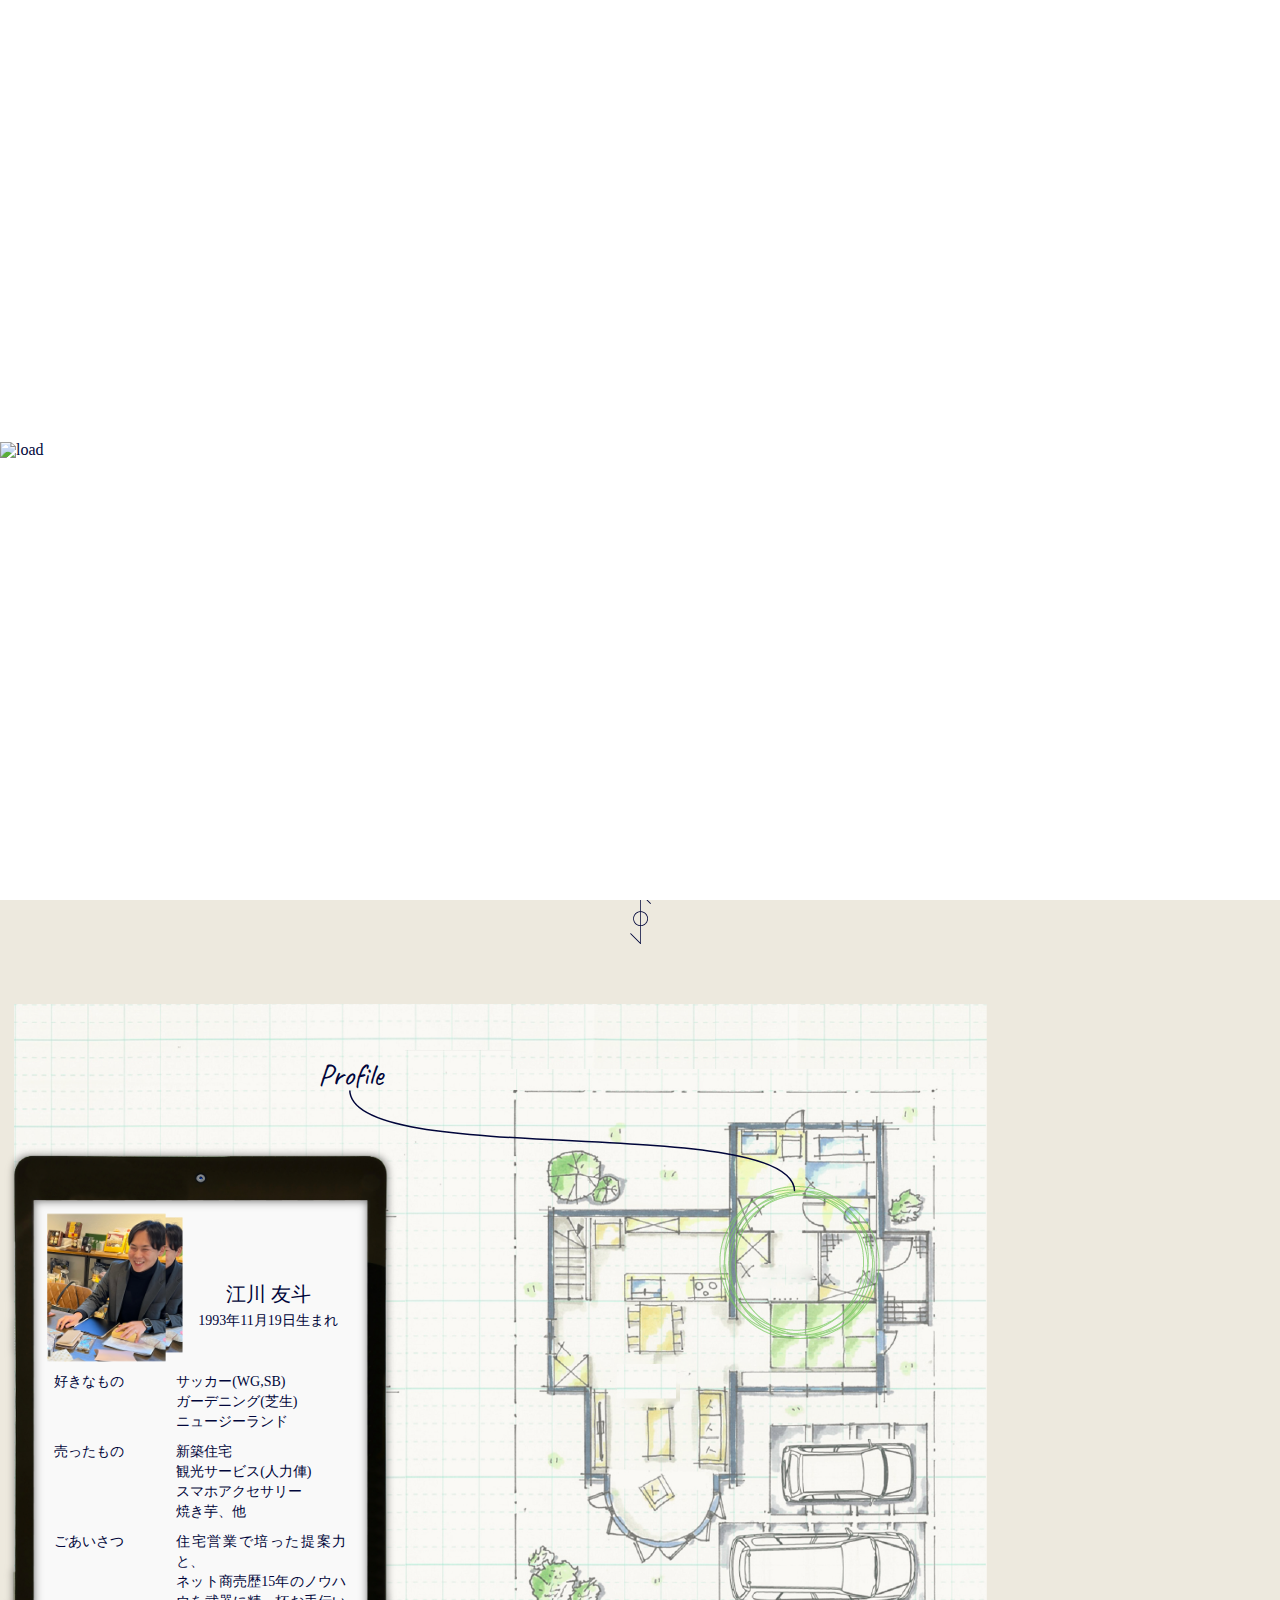
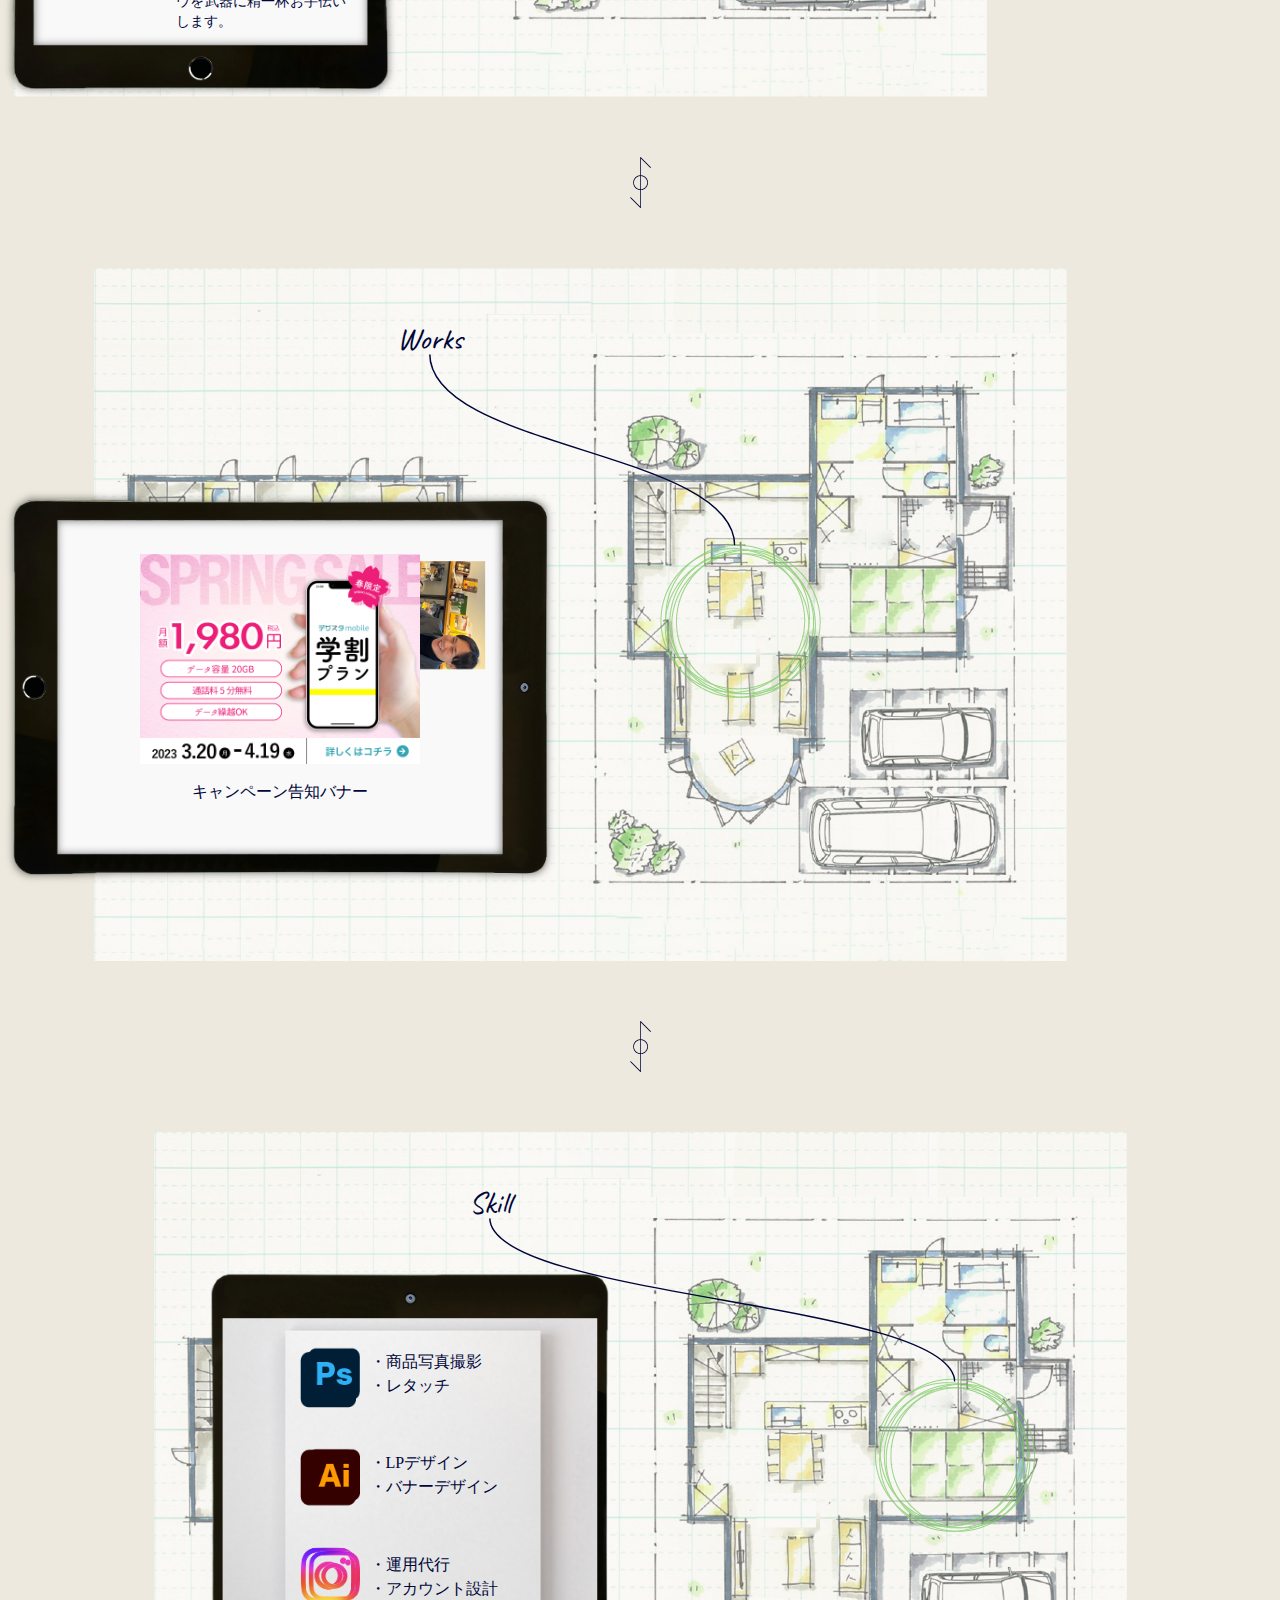
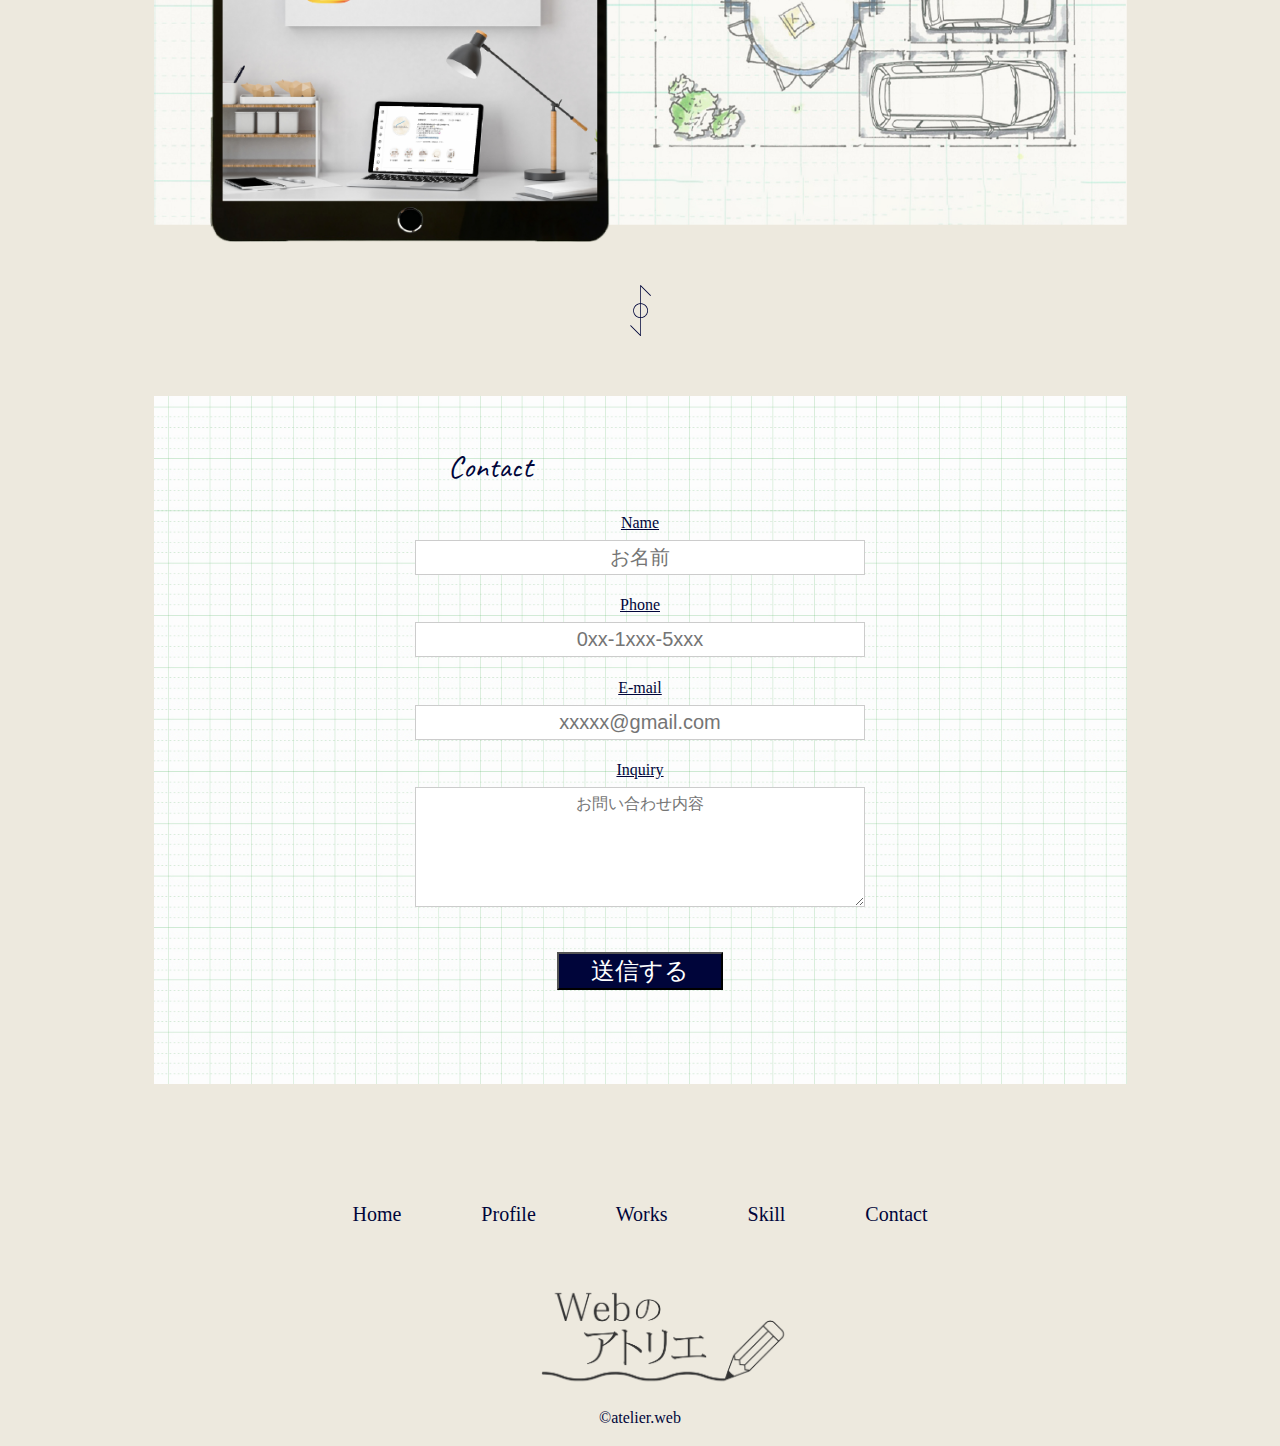
==== index.html @ ba89f9bf "t" ====
<!DOCTYPE html>
<html lang="ja">

<head>
    <meta charset="UTF-8">
    <meta name="viewport" content="width=device-width, initial-scale=1.0">
    <title>portfolio
    </title>
    <link rel="stylesheet" href="style.css">
    <script src="https://ajax.googleapis.com/ajax/libs/jquery/3.7.1/jquery.min.js"></script>

    <link rel="preconnect" href="https://fonts.googleapis.com">
    <link rel="preconnect" href="https://fonts.gstatic.com" crossorigin>
    <link href="https://fonts.googleapis.com/css2?family=Caveat:wght@400..700&display=swap" rel="stylesheet">
</head>



<body>

    <div class="js_curtain">
        <img class="js_curtain_loading" src="./images/ローディング２.gif" alt="load">
    </div>



    <div class="header_wrap">

        <h1 class="header_logo">
            <a href="./index.html"><img src="./images/logo.png" alt="logo">
            </a>
        </h1>


    </div>

    <!-- スマホ用メニュー -->
    <div class="sp_menu">
        <div class="sp_btn">
            <span></span>
        </div>
    </div>

    <nav class="sp_nav">

        <ul>
            <li><a href="./index.html">Home</a> </li>
            <li><a href="#profile">Profile</a> </li>
            <li><a href="./works.html">Works</a> </li>
            <li><a href="#skill">Skill</a> </li>
            <li><a href="./contact.html">Contact</a> </li>

        </ul>
        <!-- <img class="sp_center_logo2" src="./images/logo.png" alt="rogo"> -->
    </nav>


    <!-- スマホ用メニュー -->


    <div class="mainvisual">
        <picture>
            <div class="kasaneru5 overtext">
                <p class="p1">Webのアトリエ</p>
                <p class="p2">
                    設計士と一緒に建てた注文住宅のような、</p>
                <p class="p2">自慢の家のように紹介できる。</p>
                <p class="p2">愛着のあるウェブサイトを作成します。</p>
                <p class="p2">「それいいね。」</p>
                <p class="p2">そう言っていただけるご提案を積み上げていくサイト作りを信条としています。</p>
                <p class="p3"><a href="./contact.html"> 相談する</a></p>
            </div>

            <img class="main1" src=".//images/図面完成版.jpg" alt="mainvisual">
            <img class="main2" src=".//images/main2_pc.webp" alt="main2_waku">
        </picture>
    </div>


    <!-- ----スマホ---- -->
    <div class="sp_mainvisual">
        <picture>
            <div class="kasaneru5 overtext">

                <!-- <p class="p3"><a href="./contact.html"> 相談する</a></p> -->
            </div>

            <img class="sp_main1" src=".//images/図面完成版.jpg" alt="mainvisual">
            <div class="sp_main_flame"> <img class="sp_main2" src=".//images/SP top.png" alt="main2_waku">
                <img class="sp_center_logo" src="./images/logo.png" alt="rogo">
            </div>
        </picture>
    </div>
    <!-- 
    <div class="scroll_sp">
        <img class="scroll_mark" src=".//images/スクロール.png" alt="scroll_mark">

    </div> -->

    <div class="sp_concept">
        <p class="p2_sp">
            設計士と一緒に建てた注文住宅のような、</p>
        <p class="p2_sp">自慢の家のように紹介できる。</p>
        <p class="p2_sp">愛着のあるウェブサイトを作成します。</p>
        <p class="p2_sp">「それいいね。」</p>
        <p class="p2_sp">そう言っていただけるご提案を積み上げていくサイト作りを信条としています。</p>
        <div class="sp_ask">
            <p class="p3"><a href="./contact.html"> 相談する</a></p>
        </div>
    </div>

    <div class="scroll_sp">
        <img class="scroll_mark" src=".//images/スクロール.png" alt="scroll_mark" width="15px">
    </div>
    <!-- ----スマホ---- -->



    <div class="sidebar">
        <a href="./index.html" class="sidemenu">Home</a>
        <a href="./index.html#profile" class="sidemenu">Profile</a>
        <a href="./works.html" class="sidemenu">Works</a>
        <a href="./index.html#skill" class="sidemenu">Skill</a>
        <a href="./contact.html" class="sidemenu">Contact</a>
        <div class="instalink"><a href="https://www.instagram.com/seagull_smartphone/"><img class="instagram_icon"
                    src=".//images/Instagram_Glyph_Black.png" alt="instagram link"></a>

        </div>

    </div>
    <div class="ask">
        <a href="./contact.html"> <img class="ask_button" src=".//images/追尾CV@72x.png" alt="ask_button"></a>

    </div>
    <div class="scroll">
        <img class="scroll_mark" src=".//images/スクロール.png" alt="scroll_mark">

    </div>

    <section class="profile_section" id="profile">



        <div class="profile fadeUpTrigger">
            <img class="profile_design" src=".//images/図面_profile.webp" alt="profile_design">
            <h2 id="profile_line" class="profile_subtitle">Profile</h2>
        </div>

        <div class="sp_profile">
            <img class="sp_profile_design" src=".//images/図面_profile.webp" alt="profile_design">


        </div>
        <span id="profile_circle" class="circle"></span>
        <div class="introduction">
            <div>
                <img class="ipad" src=".//images/ipad.webp" alt="introduction">

                <div class="profile_message_container">

                    <div class="profile_top">
                        <img src="./images/egawa.webp" alt="egawaphoto">
                        <div>
                            <p class="profile_name">江川 友斗</p>
                            <p class="profile_birth"> 1993年11月19日生まれ </p>
                        </div>


                    </div>

                    <section class="profile_container">
                        <p class="profile_topic">好きなもの</p>
                        <div>
                            <p class="profile_message">
                                サッカー(WG,SB)</p>
                            <p class="profile_message">
                                ガーデニング(芝生)</p>
                            <p class="profile_message">ニュージーランド</p>
                        </div>
                    </section>

                    <section class="profile_container">
                        <p class="profile_topic">売ったもの</p>
                        <div>
                            <p class="profile_message">新築住宅</p>
                            <p class="profile_message">観光サービス(人力俥)</p>
                            <p class="profile_message">スマホアクセサリー</p>
                            <p class="profile_message">焼き芋、他</p>
                        </div>
                    </section>

                    <section class="profile_container">
                        <p class="profile_topic">ごあいさつ</p>
                        <div>
                            <p class="profile_message">
                                住宅営業で培った提案力と、<br>
                                ネット商売歴15年のノウハウを武器に精一杯お手伝いします。</p>
                        </div>
                    </section>





                </div>
            </div>
        </div>
    </section>


    <div class="scroll">
        <img class="scroll_mark" src=".//images/スクロール.png" alt="scroll_mark">

    </div>

    <div class="scroll_sp">
        <img class="scroll_mark" src=".//images/スクロール.png" alt="scroll_mark" width="15px">
    </div>

    <!-- -------------Works----------------- -->


    <section class="works_section">



        <div class="works">
            <img class="works_design" src=".//images/Works 図面.webp" alt="works_design">
            <h2 id="works_line" class="works_subtitle">Works</h2>
        </div>
        <span id="works_circle" class="circle"></span>
        <div class="works_menu">
            <div>
                <img class="ipad_works" src=".//images/ipad.webp" alt="works_menu">
                <div class="slideshow_container">
                    <div class="slides fade"><a href="./works.html ">
                            <img src=".//images/kadai01_egawa_03.jpg" class="slide_image1"></a>
                        <div class="text">キャンペーン告知バナー</div>
                    </div>
                    <div class="slides fade">
                        <div class="slide2">
                            <a href="./works.html ">
                                <img src=".//images/kadai02_egawa_02.jpg" class="slide_image2"></a>
                            <div class="text">旅行アプリ用バナー</div>
                        </div>
                    </div>
                    <div class="slides fade"><a href="./works.html ">
                            <img src=".//images/課題４モックアップ.png" class="slide_image4"></a>
                        <div class="text">会員制コワーキングスペースLP</div>
                    </div>

                    <div class="slides fade"><a href="./works.html ">
                            <img src=".//images/課題５モックアップ.png" class="slide_image5"></a>
                        <div class="text">美容室HPリニューアル</div>
                    </div>
                    <div class="slides fade">
                        <div class="slide3"><a href="./works.html ">
                                <img src=".//images/高級３.jpg" class="slide_image3ex"></a>
                            <div class="text">新商品告知A/Bテスト用バナー</div>
                        </div>
                    </div>
                    <div class="slides fade"><a href="./works.html ">
                            <img src=".//images/ポップ02.jpg" class="slide_image3ch"></a>
                        <div class="text">新商品告知A/Bテスト用バナー</div>
                    </div>
                </div>

            </div>
        </div>
    </section>


    <div class="scroll">
        <img class="scroll_mark" src=".//images/スクロール.png" alt="scroll_mark">

    </div>

    <div class="scroll_sp">
        <img class="scroll_mark" src=".//images/スクロール.png" alt="scroll_mark" width="15px">
    </div>

    <!-- ----------------Skill------------------ -->
    <!-- ----------------Skill------------------ -->
    <!-- ----------------Skill------------------ -->

    <section class="skill_section" id="skill">



        <div class="skill">
            <img class="skill_design" src=".//images/Skill_図面.webp" alt="skill_design">
            <h2 id="skill_line" class="skill_subtitle">Skill</h2>
        </div>
        <span id="skill_circle" class="circle"></span>
        <div class="skill_menu">
            <div>
                <img class="ipad_skill" src=".//images/Skill _ipad.webp" alt="skill_menu">
                <div class="skill_list_container">

                    <div><img class="skill_icon" src=".//images/PS.png" alt="icon">
                        <div class="skill_text">
                            <p class="skill_list">・商品写真撮影</p>
                            <p class="skill_list">・レタッチ</p>
                        </div>
                    </div>
                    <div><img class="skill_icon" src=".//images/Ai.png" alt="icon">
                        <div class="skill_text">
                            <p class="skill_list">・LPデザイン</p>
                            <p class="skill_list">・バナーデザイン</p>
                        </div>
                    </div>
                    <div><img class="skill_icon" src=".//images/insta.png" alt="icon">
                        <div class="skill_text">
                            <p class="skill_list">・運用代行</p>
                            <p class="skill_list">・アカウント設計</p>
                        </div>
                    </div>





                </div>

            </div>
        </div>
    </section>


    <div class="scroll">
        <img class="scroll_mark" src=".//images/スクロール.png" alt="scroll_mark">

    </div>

    <div class="scroll_sp">
        <img class="scroll_mark" src=".//images/スクロール.png" alt="scroll_mark" width="15px">
    </div>

    <!-- ----------------Skill------------------ -->
    <!-- ----------------Skill------------------ -->
    <!-- ----------------Skill------------------ -->

    <!-- --------------Contact----------------
--------------Contact----------------
--------------Contact---------------- -->


    <section class="contact_section">



        <div class="contact">
            <img class="contact_design" src=".//images/TUsi.jpg" alt="skill_design">
            <h2 class="contact_subtitle">Contact</h2>
        </div>


        <div class="contactform">
            <form
                action="https://docs.google.com/forms/u/0/d/e/1FAIpQLSdqPP-AhOlIqsoFYqwO-cGsNpVq7s2No7evp2fcUw45sapU8A/formResponse"
                method="POST" target="hidden_iframe" onsubmit="submitted=true;" class="c-form">
                <div class="contactform_list">
                    <p class="form_topic">Name</p>
                    <input name="entry.1331074417" class="c-form_input" id="field-name" placeholder="お名前" type="text"
                        required="required" />
                </div>


                <div class="contactform_list">
                    <p class="form_topic">Phone</p>
                    <input name="entry.1456704008" class="c-form_input" id="field-phone" placeholder="0xx-1xxx-5xxx"
                        type="text" required="required" />
                </div>

                <div class="contactform_list">
                    <p class="form_topic">E-mail</p>
                    <input name="entry.1264028514" class="c-form_input" id="field-e-mail" placeholder="xxxxx@gmail.com"
                        type="text" required="required" />
                </div>

                <div class="contactform_list">
                    <p class="form_topic">Inquiry</p>
                    <textarea name="entry.1533968992" class="c-form_input2" id="field-inquiry"
                        placeholder="お問い合わせ内容"></textarea>
                </div>
                <div class="c-form__submit">
                    <button type="submit">送信する</button>
                </div>

            </form>
        </div>

    </section>



    <!-- --------------Contact----------------
--------------Contact----------------
--------------Contact---------------- -->


    <!-- ---------------fooder--------------- -->


    <div class="fooder">
        <a href="./index.html" class="fooder_menu">Home</a>
        <a href="./profile.html" class="fooder_menu">Profile</a>
        <a href="./works.html" class="fooder_menu">Works</a>
        <a href="./skill.html" class="fooder_menu">Skill</a>
        <a href="./contact.html" class="fooder_menu">Contact</a>
        <!-- <img class="instagram_icon" src=".//images/Instagram_Glyph_Black.png" alt="instagram link"> -->


    </div>
    <div class="fooder_logo">
        <a href="./index.html"> <img class="logo2" src="./images/logo.png" alt="logo">
        </a>
    </div>
    <div class="copyright">
        <p>©atelier.web</p>
    </div>
    <div class="sp_fooder">
        <div class="sp_fooder_logo">
            <a href="./index.html"> <img class="sp_logo2" src="./images/logo.png" alt="logo">
            </a>
        </div>
        <div class="sp_copyright">
            <p>©atelier.web</p>
        </div>

    </div>
    <!-- ---------------fooder--------------- -->


    <script type="text/javascript">
        let submitted = false;
    </script>
    <iframe name="hidden_iframe" id="hidden_iframe" style="display: none"
        onload="if(submitted){window.location='https://yutotototo1.github.io/portfolio/thanks.html';}"></iframe>


    <script>
        let slideIndex = 0;
        showSlides();

        function showSlides() {
            let i;
            let slides = document.getElementsByClassName("slides");
            for (i = 0; i < slides.length; i++) {
                slides[i].style.display = "none";
            }
            slideIndex++;
            if (slideIndex > slides.length) { slideIndex = 1 }
            slides[slideIndex - 1].style.display = "block";
            setTimeout(showSlides, 2000); // Change image every 2 seconds
        }
    </script>
    <script src="./anseki-leader-line-6c26a9d/leader-line.min.js"></script>
    <script>


        (() => {
            document.addEventListener('DOMContentLoaded', () => {
                const profileLine = new LeaderLine(
                    document.getElementById('profile_line'),
                    document.getElementById('profile_circle'),
                    {
                        color: '#00053A',
                        size: 1.5,
                        endPlug: 'behind',
                        startSocket: 'bottom',
                        endSocket: 'top'
                    }


                );
                //----ここからーー
                const worksLine = new LeaderLine(
                    document.getElementById('works_line'),
                    document.getElementById('works_circle'),
                    {
                        color: '#00053A',
                        size: 1.5,
                        endPlug: 'behind',
                        startSocket: 'bottom',
                        endSocket: 'top'
                    }
                );
                //-------
                const skillLine = new LeaderLine(
                    document.getElementById('skill_line'),
                    document.getElementById('skill_circle'),
                    {
                        color: '#00053A',
                        size: 1.5,
                        endPlug: 'behind',
                        startSocket: 'bottom',
                        endSocket: 'top'
                    }
                );

            })
        })()


            (() => {
                document.addEventListener('DOMContentLoaded', () => {

                })
            })()



    </script>

    <script>
        $(function () {
            $('.sp_btn').on('click', function () {
                $('.sp_btn').toggleClass('open');
                $('.sp_nav').fadeToggle();
            })
            $('.header_slider').slick({
                // autoplay: true,
                autoplaySpeed: 2000,
                dots: true,
                arrows: false,
            });
        })

    </script>
    <script>
        function loadingAnimation() {
            document.addEventListener("DOMContentLoaded", function () {
                // 8秒経過で徐々にフェードアウト
                setTimeout(function () {
                    document.querySelector(".js_curtain").style.opacity = "0";
                }, 6000);

                // フェードアウト終了後に完全に非表示にする
                setTimeout(function () {
                    document.querySelector(".js_curtain").style.display = "none";
                }, 7000); // フェードアウト時間（1秒）を考慮
            });
        }
        loadingAnimation();
    </script>


</body>

</html>
---- style.css ----
@charset "utf-8";
/* cssリセット */

/*利用するタグによってこちらの内容は増やす*/

html,
body,
h1,
h2,
h3,
p,
dl,
dt,
dd,
ul,
button,
li {
  margin: 0;
  padding: 0;
  line-height: 1;
  /*デフォルトの文字色、font-familyを予め当てておく*/
  color: #00053a;
  font-family: "游明朝", YuMincho, "Hiragino Mincho ProN W3",
    "ヒラギノ明朝 ProN W3", "Hiragino Mincho ProN", "HG明朝E", "ＭＳ Ｐ明朝",
    "ＭＳ 明朝", serif;
}
@import url("https://fonts.googleapis.com/css2?family=Caveat&display=swap");
/* * {
  outline: 2px red solid;
}
めちゃくちゃ便利レイアウト崩れた時はこれ  */

.js_curtain {
  width: 100vw;
  height: 100vh;
  background: #fff;
  position: fixed;
  top: 0;
  left: 0;
  z-index: 100;
  display: flex;
  align-items: center;
  justify-content: center;
  transition: opacity 1s ease-in-out; /* フェードアウトのためのトランジション */
  opacity: 1;
}
.js_curtain_loading {
  width: 100%;
}

a {
  /*下線を消す*/
  text-decoration: none;
  /*色を消す*/
  color: inherit;
  transition: 0.3s;
}
a:hover {
  opacity: 0.5;
}
ul {
  /*左の「・」を消す*/
  list-style: none;
}

img {
  max-width: 100%;
  vertical-align: bottom;
  border: none;
}

body {
  background-color: #ede9de;
}

/* .pc_nav ul {
  display: flex;
  gap: 55px;
}
.pc_nav ul li {
  width: 105px;
  text-align: center;
  color: #fff;
  font-size: 18px;
  font-weight: bold;
  font-family: "Hiragino Sans W3", "Hiragino Kaku Gothic ProN",
    "ヒラギノ角ゴ ProN W3", "メイリオ", Meiryo, "ＭＳ Ｐゴシック", "MS PGothic",
    sans-serif;
} */

.header_wrap {
  max-width: 1000px;
  display: flex;
  margin: 0 auto;
}

.header_logo img {
  width: 200px;
}

.mainvisual {
  display: flex;
  margin: 0 auto;
  max-width: 1000px;
  position: relative;
}

.main1 {
  opacity: 0.3;
}

.kasaneru5 {
  position: absolute;
  top: 50%;
  left: 50%;
  transform: translate(-50%, -50%);
  width: 100%;
  max-width: 500px;
  display: flex;
  flex-direction: column;
  align-items: center;
  text-align: center;
  z-index: 1;
}

.kasaneru5 p {
  z-index: 1;
}

.main2 {
  display: flex;
  margin: 0 auto;
  max-width: 500px;
  /* margin-top: -578px; */
  position: absolute;
  top: 50%;
  left: 50%;
  transform: translate(-50%, -50%);
  font-size: 5rem;
}

.p1 {
  font-size: 1.625em;
  width: 100%;
  color: #00053a;
  margin-bottom: 55px;
}

.p2 {
  font-size: 1.25em;
  overflow-wrap: break-word;
  width: 100%;
  max-width: 500px;
  margin: 0 auto;
  box-sizing: border-box;
  padding: 0 60px;
  line-height: 2.1875rem;
  text-align: justify;
  text-align-last: left;
  color: #00053a;
}

.p3 {
  font-size: 1.5em;
  background-color: #00053a;
  color: #fff;
  width: 40%;

  padding: 15px 0;
  border: none;
  border-radius: 25px;
  cursor: pointer;
  text-align: center;
  display: inline-block;
  margin-top: 20px;
  text-decoration: none;
  white-space: nowrap;
  overflow: hidden;
  text-overflow: ellipsis;
  box-sizing: border-box;
}

.sidebar {
  z-index: 1;
  position: fixed;
  top: 140px;
  right: 60px;
  display: flex;
  flex-direction: column;
}
.sidemenu {
  font-size: 1.25em;
  color: #00053a;
  margin-bottom: 40px;
  cursor: pointer;
  text-align: center;
}

.instagram_icon {
  /* margin-top: 40px; */
  width: 30px;
  /* margin: 0 auto; */
}
.instalink {
  margin: 0 auto;
}

.ask {
  z-index: 1;
  position: fixed;
  top: 550px;
  right: 60px;
  cursor: pointer;
}

.scroll {
  display: flex;
  justify-content: center;
  margin: 60px 0;
}

/* -------------Profile------------------ */

.profile_section {
  max-width: 1000px;
  position: relative;
  /* margin-right: 150px; */
}

.profile_section .circle {
  width: 5%;
  height: 20px;
  position: absolute;
  top: 27%;
  right: 18%;
}
.profile_subtitle {
  font-family: "Caveat", cursive;
  font-weight: 400;
  position: absolute;
  top: 8%;
  left: 35%;
  transform: translateX(-50%);
  color: #00053a;
  font-size: 1.9375em;
  text-align: center;

  width: 100%; /* Full width to center the text */
  z-index: 10; /* Ensure it is above the image */
  /* ↑2行、消しても変わらず。何のため？時間があれば */
}

.profile_design {
  /* margin-left: 300px;
   */

  max-width: 100%; /* 画像の最大幅を親要素に合わせる */
  height: auto; /* アスペクト比を維持 */
  margin: 0 auto; /* 中央揃え */
}
.profile {
  display: flex;
  justify-content: center; /* 中央揃え */
  align-items: center; /* 垂直中央揃え */
  max-width: 1000px; /* 必要に応じて最大幅を設定 */
  margin: 0 auto; /* 中央揃え */
}

.profile_top > div {
  display: flex;
  flex-direction: column;
  /* padding-left: 5%; */
  max-width: 60%;
  width: 300px;
  margin-bottom: 10%;
}

.profile_name {
  font-size: 1.25em;
  margin: 0 auto;
  color: #00053a;
}
.profile_birth {
  font-size: 0.875em;
  margin: 0 auto;
  padding-top: 5%;
  color: #00053a;
}

.introduction > div {
  position: relative;
}
/* .ipad {
  width: 470px;
} */

.profile_message_container {
  position: absolute;
  width: 85%;
  top: 50%;
  left: 50%;
  transform: translate(-50%, -50%);
  /* 名前サイズ、位置微調整 */
}

.profile_top {
  display: flex;
  align-items: flex-end;
}
.profile_top > img {
  width: 35%;
  padding-left: 5%;
}

.profile_container {
  display: flex;
  justify-content: center;
  margin-top: 10px;
}
.profile_container > div {
  max-width: 50%;
  width: 250px;
}

.profile_topic {
  font-size: 0.875em;
  line-height: 1.25rem;
  text-align: justify;
  text-align-last: left;
  color: #00053a;
  padding-right: 6%;
  max-width: 30%;
  width: 150px;
}

.profile_message {
  font-size: 0.875em;
  line-height: 1.25rem;
  text-align: justify;
  text-align-last: left;
  color: #00053a;
}

.profile_section {
  max-width: 1000px;
  /* position: relative; */
  /* margin-right: 150px;
  margin-left: auto; */
}

.introduction {
  position: absolute;
  top: 140px;
  left: 0px;
  max-width: 470px;
  width: 40%;
}

@media screen and (max-width: 1050px) {
  .profile_message {
    font-size: 40%;
    line-height: 170%;
  }
  .profile_topic {
    font-size: 40%;
  }
  .profile_top > img {
    width: 20%;
  }
  /* .profile_top > div {
  } */

  .profile_top {
    font-size: 70%;
  }
}

/* 1050px以下でiPad内リサイズが必要 */

/* ---------works--------------- */
/* ---------works--------------- */
/* ---------works--------------- */

.works_menu > div {
  position: relative;
}

.ipad_works {
  transform: rotate(90deg);
  display: block;
}

.slideshow_container {
  position: absolute;
  top: 25%;
  left: 15%;
  width: 70%;
  height: 50%;
  overflow: hidden;
  z-index: 1;
  display: flex;
  justify-content: center;
  align-items: center;
}

.slides {
  display: none;
  position: relative;
}

.slide_image1 .slide_image2 .slide_image4 .slide_image3ch .slide_image3ex {
  width: 100%;
  height: auto;
  max-width: 300px;
}

.slide2 {
  max-width: 80%;
  margin: 0 auto;
}

.slide3 {
  max-width: 80%;
  margin: 0 auto;
}

.slide_image5 {
  width: 105%;
  height: auto;
  max-width: 300px;
}

.text {
  /* position: absolute; */
  bottom: 8px;
  width: 100%;
  text-align: center;
  color: #00053a;
  font-size: 1em;
  padding: 20px 0;
}

.works_section {
  max-width: 1000px;
  position: relative;
  margin: 0 auto;
  margin-left: 80px;
}

.works_section .circle {
  width: 5%;
  height: 20px;
  position: absolute;
  top: 40%;
  right: 32%;
}

.works_subtitle {
  font-family: "Caveat", cursive;
  font-weight: 400;
  position: absolute;
  top: 8%;
  left: 35%;
  transform: translateX(-50%);
  color: #00053a;
  font-size: 1.9375em;
  text-align: center;

  width: 100%; /* Full width to center the text */
  z-index: 10; /* Ensure it is above the image */
}

.works_design {
  margin: 0 auto;
}
.works {
  display: flex;
  justify-content: flex-end;
}

.works_menu {
  position: absolute;
  top: 140px;
  /* パーセント指定で */
  left: 0px;
  max-width: 470px;
  width: 40%;
}

/* ---------works--------------- */
/* ---------works--------------- */
/* ---------works--------------- */

/* 
<!-- ----------------Skill------------------ -->
<!-- ----------------Skill------------------ -->
<!-- ----------------Skill------------------ --> */

.ipad_skill {
  display: block;
  padding-left: 70px;
}

.skill_section {
  max-width: 1000px;
  position: relative;
  margin: 0 auto;
}

.skill_section .circle {
  width: 5%;
  height: 20px;
  position: absolute;
  top: 36%;
  right: 16%;
}

.skill_subtitle {
  font-family: "Caveat", cursive;
  font-weight: 400;
  position: absolute;
  top: 8%;
  left: 35%;
  transform: translateX(-50%);
  color: #00053a;
  font-size: 1.9375em;
  text-align: center;

  width: 100%; /* Full width to center the text */
  z-index: 10; /* Ensure it is above the image */
}

.skill_design {
  margin: 0 auto;
}
.skill {
  display: flex;
  justify-content: flex-end;
}

.skill_menu {
  position: absolute;
  top: 140px;
  left: 0px;
  max-width: 470px;
  width: 40%;
}
.skill_list_container {
  position: absolute;
  width: 86%;
  top: 40%;
  left: 85%;
  transform: translate(-50%, -50%);
}
.skill_icon {
  width: 15%;
  height: 15%;
}

.skill_list_container > div {
  font-size: 1em;
  margin-bottom: 14.5%;
  display: flex;
}
.skill_text {
  display: flex;
  flex-direction: column;
  justify-content: center;
}

.skill_list {
  color: #00053a;
  line-height: 1.5em;
  padding-left: 10px;
}

/* 
<!-- ----------------Skill------------------ -->
<!-- ----------------Skill------------------ -->
<!-- ----------------Skill------------------ --> */

/* <!-- --------------Contact----------------
--------------Contact----------------
--------------Contact---------------- --> */

.contact_section {
  max-width: 1000px;
  position: relative;
  margin: 0 auto;
}
.contact_subtitle {
  font-family: "Caveat", cursive;
  font-weight: 400;
  position: absolute;
  top: 8%;
  left: 35%;
  transform: translateX(-50%);
  color: #00053a;
  font-size: 1.9375em;
  text-align: center;
  width: 100%; /* Full width to center the text */
  z-index: 10; /* Ensure it is above the image */
}

.contact_design {
  margin: 0 auto;
  max-width: 97.3%;
}
.contact {
  display: flex;
  justify-content: flex-end;
}

.contactform {
  position: absolute;
  top: 14%;
  width: 100%;
  display: flex;
  flex-direction: column;
  align-items: center;
}

.contactform_list {
  display: flex;
  flex-direction: column;
  align-items: center;
}

.form_topic {
  color: #00053a;
  text-decoration: underline;
  padding-top: 5%;
  padding-bottom: 2%;
}

.c-form_input {
  width: 450px; /* 幅を450pxに設定 */
  padding: 5px; /* 入力フィールドのパディングを追加 */
  font-size: 1.25em; /* フォントサイズを調整 */

  border: 1px solid #ccc; /* ボーダーを追加 */
  box-sizing: border-box; /* パディングを含めた幅の計算を行う */
  text-align: center; /* 入力テキストの中央揃え */
}

/* placeholderの中央揃え */
.c-form_input::placeholder {
  text-align: center;
}

.c-form_input2 {
  width: 450px; /* 幅を450pxに設定 */
  height: 120px;
  padding: 5px; /* 入力フィールドのパディングを追加 */
  font-size: 1.25em; /* フォントサイズを調整 */

  border: 1px solid #ccc; /* ボーダーを追加 */
  box-sizing: border-box; /* パディングを含めた幅の計算を行う */
  text-align: center; /* 入力テキストの中央揃え */
}

/* placeholderの中央揃え */
.c-form_input::placeholder {
  text-align: center;
}

.c-form__submit {
  text-align: center;
}
.c-form__submit button {
  font-size: 1.5em;
  font-family: "游明朝", YuMincho, "Hiragino Mincho ProN W3",
    "ヒラギノ明朝 ProN W3", "Hiragino Mincho ProN", "HG明朝E", "ＭＳ Ｐ明朝",
    "ＭＳ 明朝", serif;

  color: #fff;
  background-color: #00053a;
  /* border: solid 1px #00053a; */
  padding: 5px 32px;
  margin-top: 10%;
  transition: 0.4s;
  cursor: pointer;
}
.c-form__submit button:hover {
  color: #00053a;
  background-color: transparent;
}
/* <!-- --------------Contact----------------
--------------Contact----------------
--------------Contact---------------- --> */

/* -----------fooder------------- */

.fooder {
  display: flex;
  align-items: center;
  justify-content: center;
}

.fooder_menu {
  font-size: 1.25em;
  color: #00053a;
  cursor: pointer;
  text-align: center;
  margin: 120px 40px 30px 40px;
}

.logo2 {
  width: 258px;
  display: flex;
  margin: 0 auto;
  transform: translateX(30px);
}

.copyright {
  display: flex;
  justify-content: center;
  color: #00053a;
  margin-bottom: 20px;
}
.copyright > p {
  color: #00053a;
}
/* --------------fooder------------- */

/* ---------------THANKS PAGE------------- */
.thankspage {
  max-width: 1000px;
  margin: 0 auto;
  display: flex;
  flex-direction: column;
  align-items: center;
  padding-bottom: 100px;
}

.thanks1 {
  font-size: 3em;
  padding-top: 100px;
  padding-bottom: 80px;
}

.thanks2 {
  font-size: 1em;
  line-height: 1.75em;
}

/* ---------------THANKS PAGE------------- */

/* ーーーーーーーーーーーーworks一覧ーーーーーーーーーーーーー */

.workspage {
  max-width: 1000px;
  margin: 0 auto;
}

.worksp {
  font-size: 2em;
  display: flex;
  justify-content: center;
  margin-top: 100px;
}

.works_list {
  display: flex;
  justify-content: space-between;
}

.squarebox {
  display: flex;
  flex-direction: column;
  justify-content: center;
  align-items: center;
  margin-top: 100px;
  width: 450px;
  height: 450px;
  background-color: #f2f0eb;
}
.squarebox > div {
  position: absolute;
  margin-top: 40%;
  display: flex;
  flex-direction: column;
  align-items: center;
}
.works_topic1 {
  font-size: 0.875em;
}
.works_topic2 {
  font-size: 1.125em;
  margin-top: 5px;
}

.works1 .works2 .works3 {
  padding: 0 auto;
}
.works1 {
  width: 380px;
}
.works2 {
  width: 300px;
}
.works3ex {
  width: 300px;
}
.works3pop {
  width: 380px;
}
/* 900px以降は縦並びへ */
/* ーーーーーーーーーーーーworks一覧ーーーーーーーーーーーーー */

/* -----------------works詳細ページーーーーーーーーーーーーー */

.works_each {
  display: flex;
  flex-direction: column;
  margin: 0 auto;
  margin-top: 100px;
  max-width: 800px;
}

.works_each1 {
  font-size: 1em;
  padding-top: 25px;
}

.works_each2 {
  font-size: 1.5em;
  padding-top: 15px;
  padding-bottom: 40px;
}

.works_each3 {
  font-size: 1.25;
  padding-top: 20px;
  line-height: 40px;
}

.back {
  display: flex;
  width: 130px;
  margin: 0 auto;
  padding-top: 130px;
}

.sp_mainvisual {
  display: none;
}
.sp_concept {
  display: none;
}
.scroll_sp {
  display: none;
}

.sp_profile {
  display: none;
}

.sp_fooder_logo {
  display: none;
}
.sp_copyright {
  display: none;
}
.sp_nav {
  display: none;
}
/* -----------------works詳細ページーーーーーーーーーーーーー */
/* 以下SP */

/* SP表示 */

@media screen and (max-width: 767px) {
  .header_logo {
    width: 25%;
  }

  .sidebar {
    display: none;
  }
  .mainvisual {
    display: none;
  }
  .sp_menu {
    z-index: 2;
    position: fixed;
    top: 10px;
    left: 90%;
  }

  .ask {
    z-index: 1;
    position: fixed;
    top: 450px;
    left: 85%;
    cursor: pointer;
    height: 50%;
    width: 50px;
  }

  .sp_nav,
  .sp_btn {
    display: none;
  }

  .pc_nav {
    display: none;
  }
  .sp_btn {
    display: block;
    height: 23px;
    cursor: pointer;
    /* 重なり具合の調節１＜２ */
    z-index: 2;
  }

  .sp_btn span {
    display: block;
    width: 33px;
    height: 3px;
    border-radius: 2px;
    background-color: #00053a;
    position: relative;
    top: 10px;

    /* ボタンの変化 */
    transition: 0.3s;
  }

  .sp_btn span::before,
  .sp_btn span::after {
    content: "";
    display: block;
    width: 33px;
    height: 3px;
    border-radius: 2px;
    background-color: #00053a;
    position: absolute;
    transition: 0.3s;
  }
  .sp_btn span::before {
    bottom: 10px;
  }
  .sp_btn span::after {
    top: 10px;
  }

  /* ばつ印 */
  .sp_btn.open span {
    background: transparent;
  }
  .sp_btn.open span::before {
    bottom: 0;
    transform: rotate(45deg);
  }

  .sp_btn.open span::after {
    top: 0;
    transform: rotate(135deg);
  }
  /* ばつ印 */

  .sp_nav {
    position: fixed;
    top: 0;
    left: 0;
    width: 100%;
    height: 100vh;
    background: #ede9de;
    opacity: 0.9;
    /* 重なりの調節 */
    z-index: 1;
  }
  .sp_nav ul {
    display: flex;
    flex-direction: column;
    justify-content: center;
    align-items: center;
    height: 100%;
  }
  .sp_nav ul li {
    padding: 20px;
    color: #00053a;
    font-family: "游明朝", YuMincho, "Hiragino Mincho ProN W3",
      "ヒラギノ明朝 ProN W3", "Hiragino Mincho ProN", "HG明朝E", "ＭＳ Ｐ明朝",
      "ＭＳ 明朝", serif;
    font-size: 18px;
  }

  .sp_mainvisual {
    display: block;
    max-width: 100%;
    position: relative;
  }

  .sp_main1 {
    opacity: 0.3;
    width: 100%;
    height: auto;
    position: relative; /* sp_main2を重ねるためにrelativeに設定 */
  }

  .sp_main_flame {
    position: absolute;
    top: 50%;
    left: 50%;
    transform: translate(-50%, -50%);
    width: 80%;
    max-width: 632px;
    /* z-index: 10; */
  }

  .sp_main2 {
    width: 100%;
    height: auto;
  }

  .sp_center_logo {
    position: absolute;
    top: 50%;
    left: 55%;
    transform: translate(-50%, -50%);
    max-width: 55%;
    height: auto;
    z-index: 20;
  }

  .sp_concept {
    display: block;
    padding-top: 40px;
    display: flex;
    flex-direction: column;
    justify-content: center;
  }
  .p2_sp {
    font-size: 1em;
    overflow-wrap: break-word;
    width: 100%;
    max-width: 500px;
    /* margin: 0 auto; */
    box-sizing: border-box;
    padding: 0 20px;
    line-height: 2.1875rem;
    text-align: justify;
    text-align-last: left;
    color: #00053a;
  }
  .sp_ask {
    display: flex;
    justify-content: center;
  }

  .scroll_sp {
    display: block;
    display: flex;
    justify-content: center;
    margin: 40px 0;
  }

  .scroll {
    display: none;
  }

  .p3 {
    font-size: 1em;
    background-color: #00053a;
    color: #fff;
    width: 30%;

    padding: 8px 0;
    border: none;
    border-radius: 25px;
    cursor: pointer;
    text-align: center;
    display: inline-block;
    margin-top: 20px;
    text-decoration: none;
    white-space: nowrap;
    overflow: hidden;
    text-overflow: ellipsis;
    box-sizing: border-box;
  }

  /* ーーーーーーSP Profile --------- */

  .introduction {
    position: static;
    width: 100%; /* 親要素を画面幅いっぱいに設定 */
    padding: 0; /* 不要なパディングを削除 */
    margin: 0 auto;
  }

  .ipad {
    display: none;
  }
  .profile_section {
    margin-right: none;
    margin-left: none;
  }
  .profile_design {
    display: none;
  }

  .sp_profile {
    display: block;
  }
  .profile_top {
    display: flex;
    flex-direction: column; /* 縦方向に並べる */
    align-items: center; /* 中央揃え */
    justify-content: center;
    margin: 0 auto;
    width: 100%;
  }

  .profile_top > img {
    width: 42%;
    margin-top: 5px;
    padding-left: 0;
  }

  .profile_message_container {
    width: 100%;
    padding: 0 10px;
    box-sizing: border-box;
    position: static;
    transform: none;
  }

  .profile_subtitle {
    font-size: 1.5em;
    transform: none;
    top: 20px;
    left: 6.6%;
    text-align: initial;
    width: 100px;
  }
  .profile_top > div {
    padding-top: 12px;
    margin-bottom: 0;
  }
  .profile_name {
    font-size: 1.25em;
  }
  .profile_birth {
    font-size: 1em;
  }

  /* .profile_section,
  .profile_top,
  .profile_container {
    width: 100%; 
  } */

  .profile_container {
    display: flex;
    flex-direction: column;
    align-items: flex-start;
    padding-top: 40px;
    padding-left: 15%;
    padding-right: 15%;
    margin-top: 0;
  }
  .profile_topic {
    font-size: 0.75em;
    border-bottom: 1px solid #00053a;
    padding-right: 0px;
    padding-bottom: 0px;
    line-height: 12px;
    width: 60px;
    margin-bottom: 5px;
  }
  .profile_message {
    font-size: 1em;
  }

  .profile_container > div {
    max-width: 90%;
    width: auto;
    text-align: left;
  }

  .profile_section .circle {
    width: 5%;
    height: 20px;
    position: absolute;
    top: 9%;
    right: 16%;
  }

  /* --------sp works------- */

  .works_section {
    margin-left: 0;
  }

  .works_menu {
    position: static;
    /* top: 140px; */
    margin: 0 auto;
    /* left: 0px; */
    width: 77%;
  }

  .works_menu > div {
    margin-top: -130px;
    margin-right: 15px;
    margin-left: 15px;
    max-height: 440px;
  }

  .slideshow_container {
    position: absolute;
    top: 25%;
    left: 15%;
    width: 70%;
    height: 90%;
    overflow: hidden;
    z-index: 1;
    display: flex;
    justify-content: center;
    align-items: center;
  }
  .text {
    /* position: absolute; */
    bottom: 8px;
    width: 100%;
    text-align: center;
    color: #00053a;
    font-size: 0.75em;
    padding: 20px 0;
  }

  @media screen and (max-width: 500px) {
    .slideshow_container {
      position: absolute;
      top: 25%;
      left: 15%;
      width: 70%;
      height: 60%;
      overflow: hidden;
      z-index: 1;
      display: flex;
      justify-content: center;
      align-items: center;
    }

    .slide_image5 {
      width: 100%;
      height: auto;
      max-width: 300px;
    }
  }

  .skill_menu {
    position: static;
    top: 140px;
    left: 10%;
    right: 10%;
    margin: 0 auto;
    max-width: 470px;
    width: 77%;
  }

  .ipad_skill {
    display: block;
    padding-left: 0;
  }
  .skill_list_container {
    width: 63%;
    left: 30%;
    transform: none;
    top: 48%;
  }

  .skill_list_container > div {
    margin-bottom: 11.5%;
    font-size: 0.875em;
  }

  /* ------sp_contact-------- */
  .contact_design {
    height: 135%;
  }

  .contact_subtitle {
    position: absolute;
    top: 5%;
    left: 20%;
    transform: translateX(-50%);
    color: #00053a;
    font-size: 1.25em;
    text-align: center;
    width: 100%;
    /* z-index: 10; */
  }

  .c-form_input {
    width: auto;
  }
  .c-form_input2 {
    width: 100%;
  }

  .contact {
    height: 360px;
  }

  .fooder_menu {
    display: none;
  }
  .fooder {
    display: block;
  }

  .fooder_logo {
    display: none;
  }

  .sp_fooder_logo {
    display: block;
  }

  .sp_copyright {
    display: block;
    display: flex;
    justify-content: center;
    color: #00053a;
    margin-bottom: 20px;
  }

  .sp_fooder {
    width: 100%;
    margin-top: 150px;
  }
  .sp_logo2 {
    width: 120px;
    display: flex;
    margin: 0 auto;
  }

  /* ----SP_Contact---- */
  .blank {
    width: 100%;
    padding: 25px 0;
  }

  /* ーーーーーspworks一覧ーーーーーー */
  .workspage {
    width: 375px;
  }
  .works_list {
    flex: none;
    display: flex;
    flex-direction: column;
    justify-content: center;
  }
  .copyright {
    max-width: 375px;
    margin-right: auto;
    margin-left: auto;
  }
  .header_wrap {
    max-width: 375px;
  }
  .squarebox {
    width: 100%;
    width: 350px;
    height: 350px;
    margin-right: auto;
    margin-left: auto;
    margin-bottom: 100px;
    margin-top: 0;
  }

  .squarebox > div {
    margin-top: 400px;
  }

  .works1 {
    width: 300px;
  }

  .works3pop {
    width: 300px;
  }
  .works4 {
    width: 300px;
  }
  /* .copyright {
    margin-top: 180px;
  } */
  .worksp {
    font-family: "Caveat", cursive;
    font-weight: 400;
    font-size: 1.25em;
    margin-top: 50px;
    margin-bottom: 50px;
  }
  .back {
    padding-top: 0;
    width: 100px;
  }
  .sp_fooder2 {
    padding-top: 50px;
    margin: 0 auto;
  }

  /* ーーーーーspworks一覧ーーーーーー */

  /* --------spworks各Pーーーーーーー */

  .works_each {
    margin-bottom: 50px;
    margin-top: 0;
  }

  .works_each3 {
    padding-top: 0;
    line-height: 30px;
  }

  .works_each2 {
    line-height: 40px;
    padding-top: 0;
  }
  /* --------spworks各Pーーーーーーー */
  .copyright {
    display: none;
  }
  .thanks1 {
    margin: 0 auto;
  }
  .thankspage {
    padding-left: 15px;
    padding-right: 15px;
    align-items: initial;
  }
}

.fadeUp {
  animation-name: fadeUpAnime;
  animation-duration: 0.5s;
  animation-fill-mode: forwards;
  opacity: 0;
}

@keyframes fadeUpAnime {
  from {
    opacity: 0;
    transform: translateY(100px);
  }

  to {
    opacity: 1;
    transform: translateY(0);
  }
}
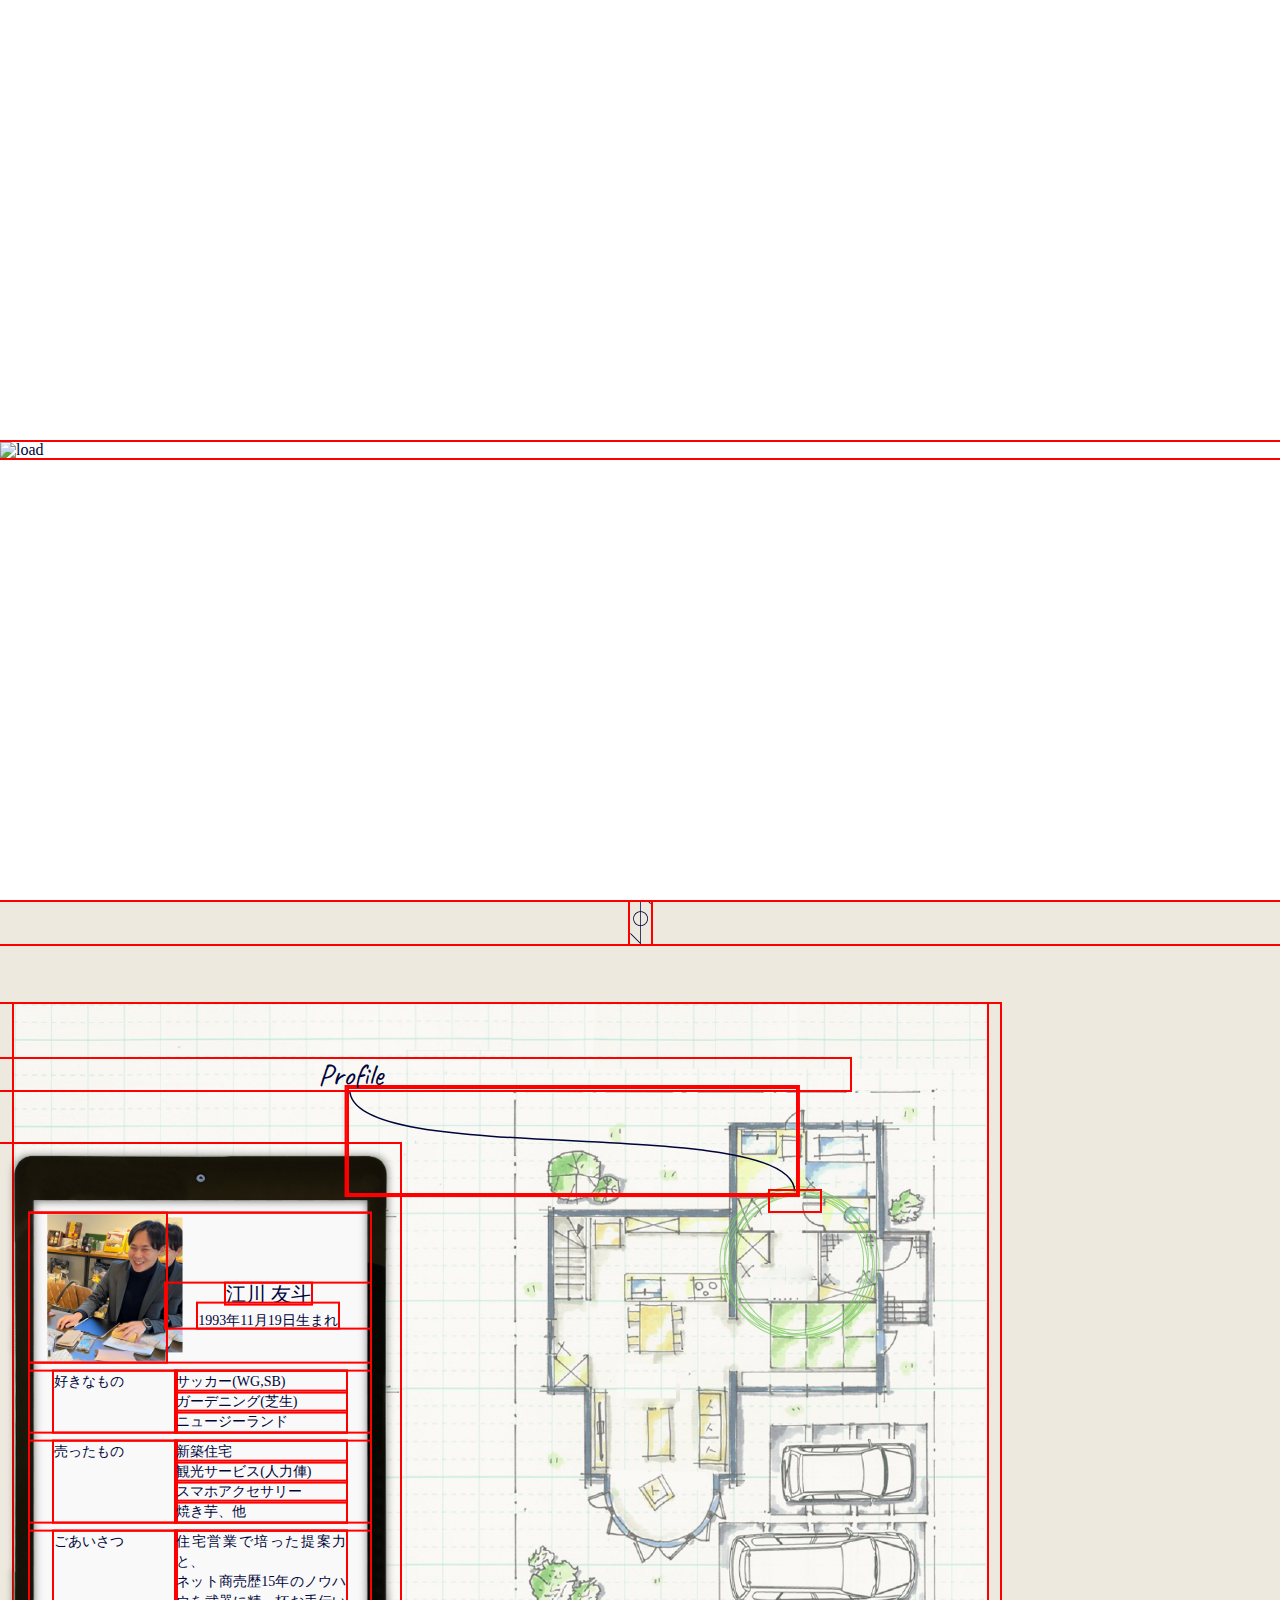
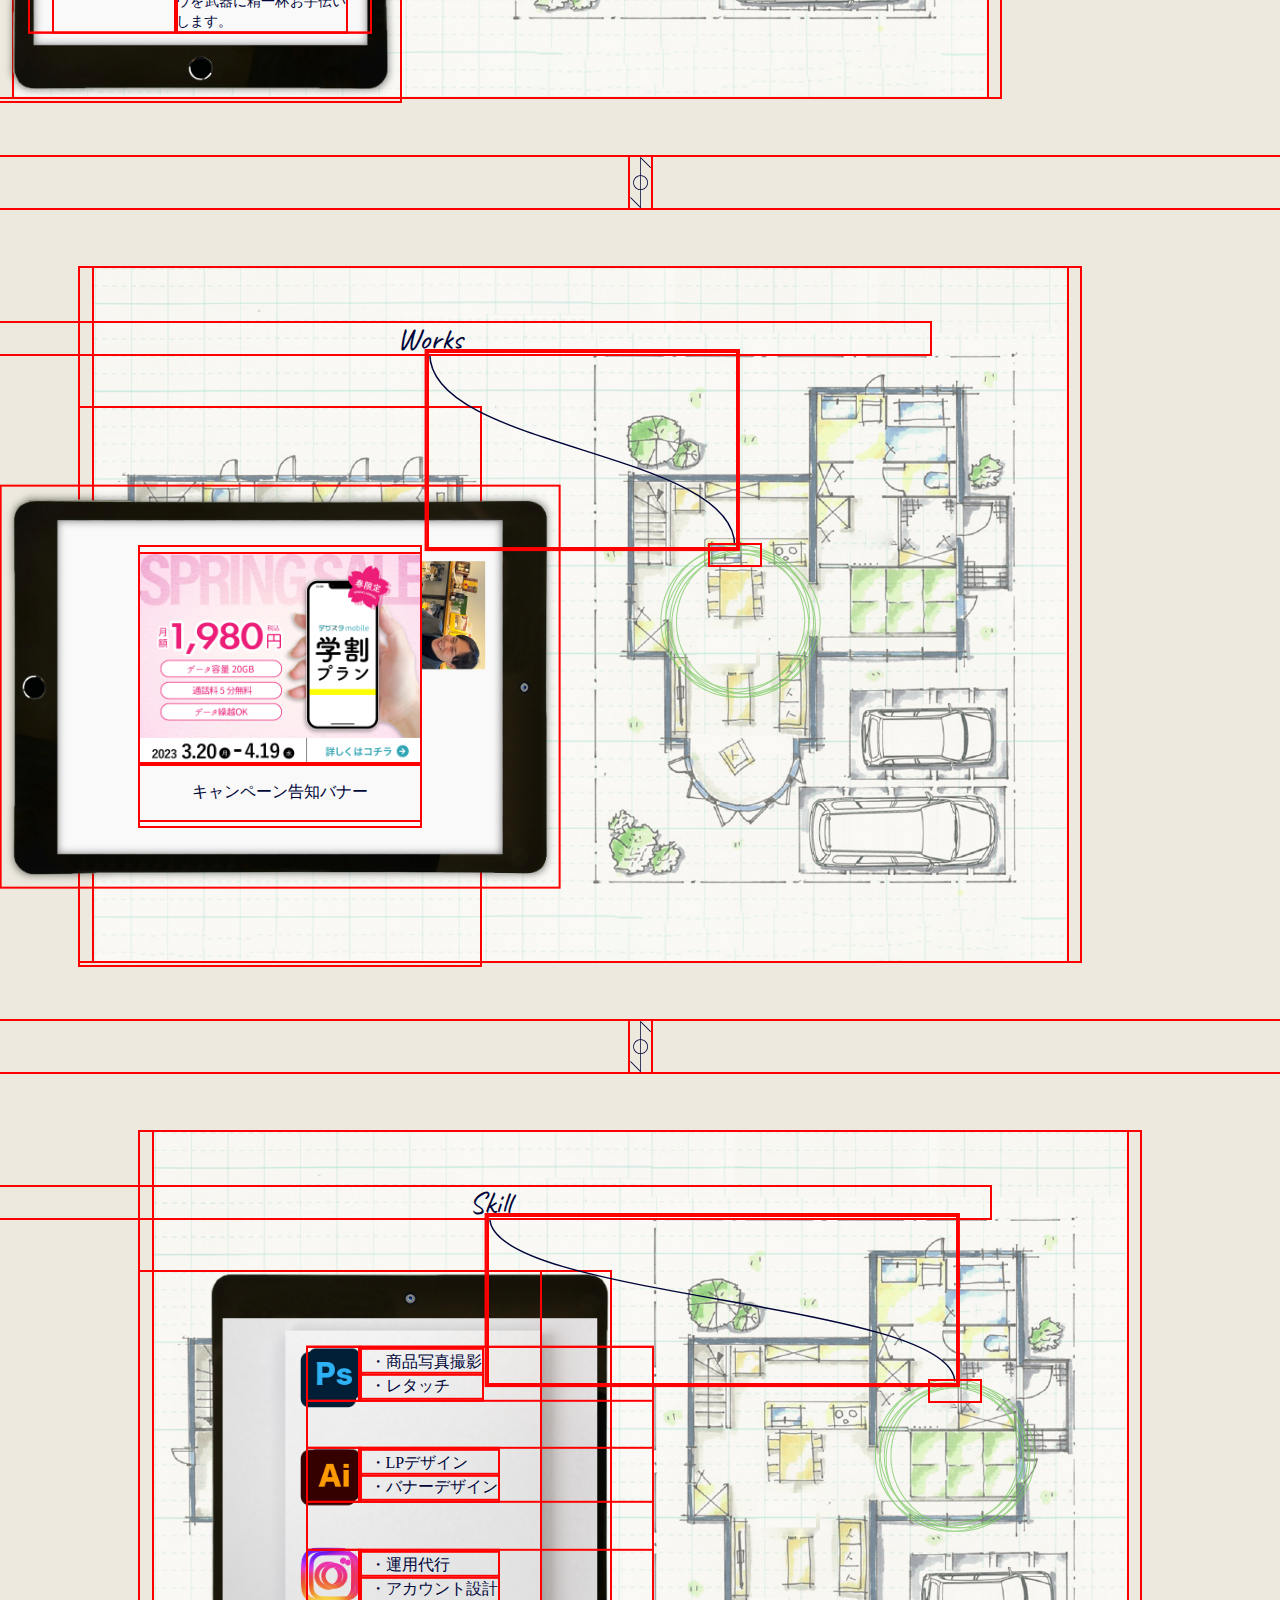
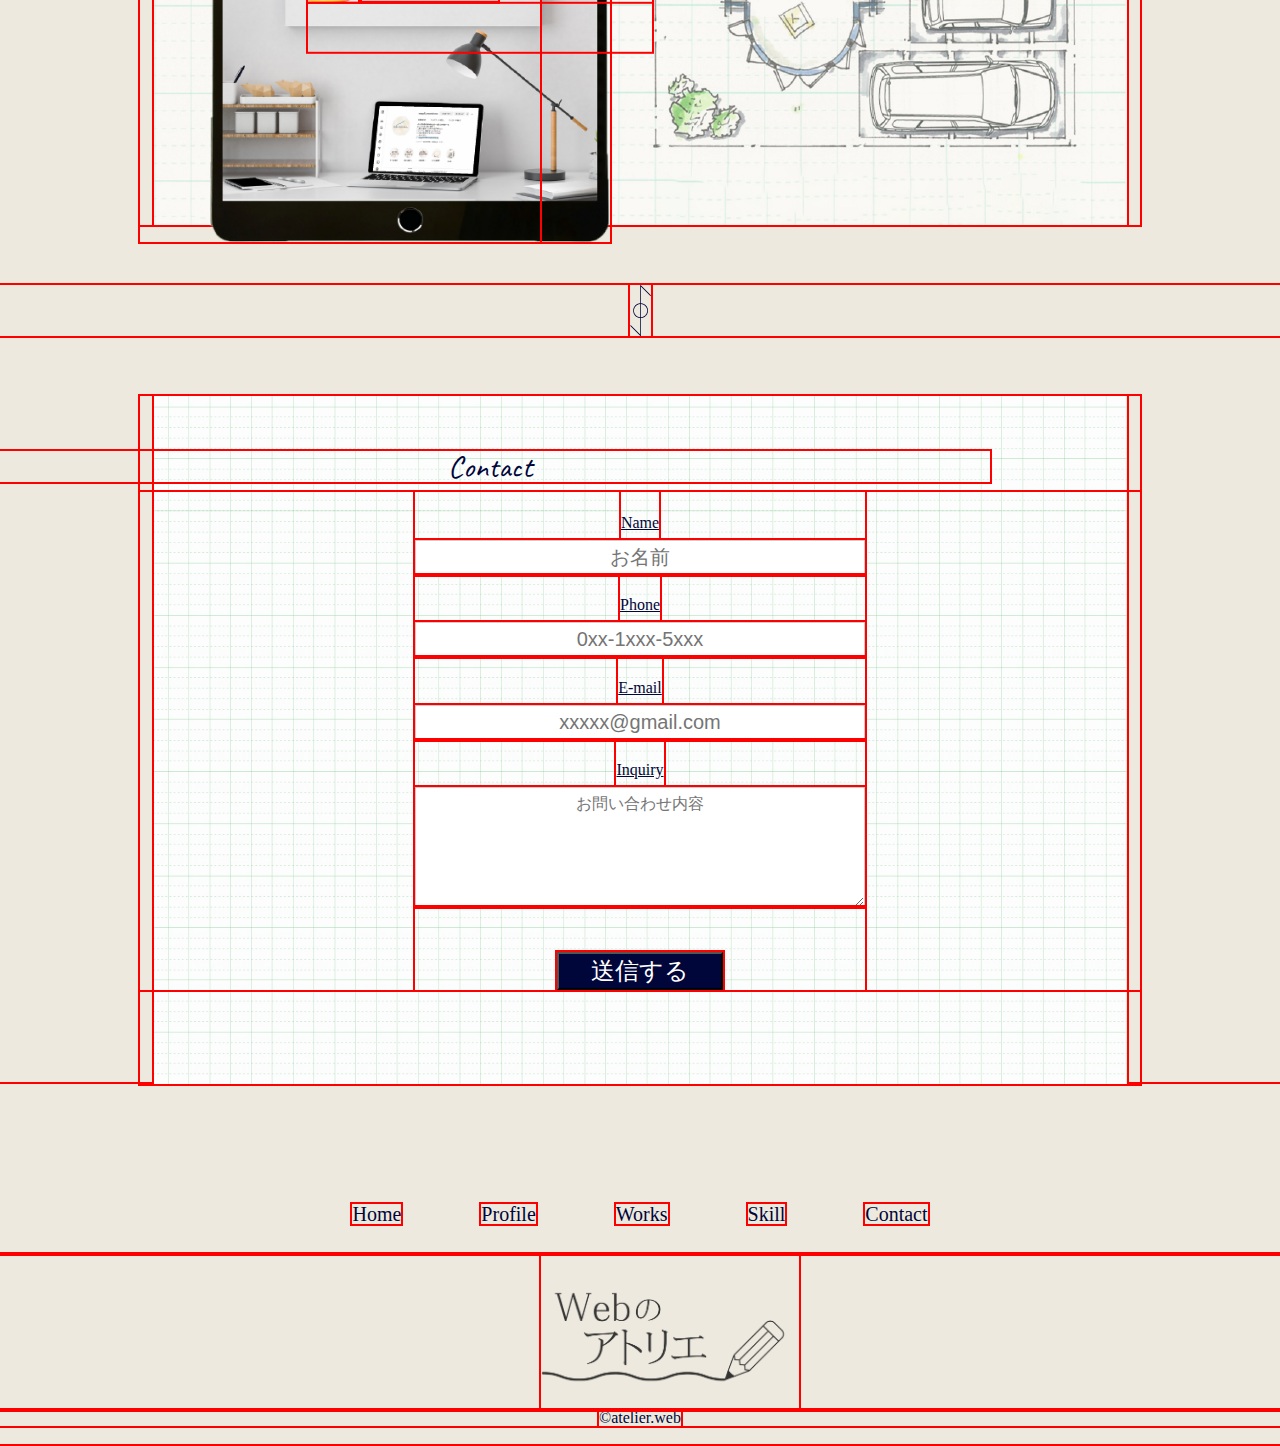
==== commit 6c622b3c: "横幅の件" ====
--- a/index.html
+++ b/index.html
@@ -22,7 +22,9 @@
         <img class="js_curtain_loading" src="./images/ローディング２.gif" alt="load">
     </div>
 
-
+    <div class="js_curtain2">
+        <img class="js_curtain_loading" src="./images/SPローディング.gif" alt="load">
+    </div>
 
     <div class="header_wrap">
 
@@ -503,11 +505,11 @@
         })()
 
 
-            (() => {
-                document.addEventListener('DOMContentLoaded', () => {
-
-                })
-            })()
+        // (() => {
+        //     document.addEventListener('DOMContentLoaded', () => {
+
+        //     })
+        // })()
 
 
 
@@ -519,12 +521,7 @@
                 $('.sp_btn').toggleClass('open');
                 $('.sp_nav').fadeToggle();
             })
-            $('.header_slider').slick({
-                // autoplay: true,
-                autoplaySpeed: 2000,
-                dots: true,
-                arrows: false,
-            });
+
         })
 
     </script>
@@ -544,6 +541,22 @@
         }
         loadingAnimation();
     </script>
+    <script>
+        function loadingAnimation() {
+            document.addEventListener("DOMContentLoaded", function () {
+                // 8秒経過で徐々にフェードアウト
+                setTimeout(function () {
+                    document.querySelector(".js_curtain2").style.opacity = "0";
+                }, 6000);
+
+                // フェードアウト終了後に完全に非表示にする
+                setTimeout(function () {
+                    document.querySelector(".js_curtain2").style.display = "none";
+                }, 7000); // フェードアウト時間（1秒）を考慮
+            });
+        }
+        loadingAnimation();
+    </script>
 
 
 </body>
--- a/style.css
+++ b/style.css
@@ -1,7 +1,5 @@
 @charset "utf-8";
-/* cssリセット */
-
-/*利用するタグによってこちらの内容は増やす*/
+@import url("https://fonts.googleapis.com/css2?family=Caveat&display=swap");
 
 html,
 body,
@@ -18,18 +16,14 @@
   margin: 0;
   padding: 0;
   line-height: 1;
-  /*デフォルトの文字色、font-familyを予め当てておく*/
   color: #00053a;
   font-family: "游明朝", YuMincho, "Hiragino Mincho ProN W3",
     "ヒラギノ明朝 ProN W3", "Hiragino Mincho ProN", "HG明朝E", "ＭＳ Ｐ明朝",
     "ＭＳ 明朝", serif;
 }
-@import url("https://fonts.googleapis.com/css2?family=Caveat&display=swap");
-/* * {
+* {
   outline: 2px red solid;
 }
-めちゃくちゃ便利レイアウト崩れた時はこれ  */
-
 .js_curtain {
   width: 100vw;
   height: 100vh;
@@ -790,9 +784,9 @@
   margin-top: 5px;
 }
 
-.works1 .works2 .works3 {
+/* .works1 .works2 .works3 {
   padding: 0 auto;
-}
+} */
 .works1 {
   width: 380px;
 }
@@ -830,7 +824,7 @@
 }
 
 .works_each3 {
-  font-size: 1.25;
+  font-size: 1.25em;
   padding-top: 20px;
   line-height: 40px;
 }
@@ -865,12 +859,41 @@
 .sp_nav {
   display: none;
 }
+.js_curtain2 {
+  display: none;
+}
+
 /* -----------------works詳細ページーーーーーーーーーーーーー */
 /* 以下SP */
 
 /* SP表示 */
 
 @media screen and (max-width: 767px) {
+  .js_curtain {
+    display: none;
+  }
+  .js_curtain2 {
+    display: block;
+  }
+  .js_curtain_loading {
+    width: 90%;
+  }
+
+  .js_curtain2 {
+    width: 100vw;
+    height: 100vh;
+    background: #fff;
+    position: fixed;
+    top: 0;
+    left: 0;
+    z-index: 100;
+    display: flex;
+    align-items: center;
+    justify-content: center;
+    transition: opacity 1s ease-in-out; /* フェードアウトのためのトランジション */
+    opacity: 1;
+  }
+
   .header_logo {
     width: 25%;
   }
@@ -1094,8 +1117,8 @@
     display: none;
   }
   .profile_section {
-    margin-right: none;
-    margin-left: none;
+    margin-right: 0;
+    margin-left: 0;
   }
   .profile_design {
     display: none;
@@ -1418,6 +1441,7 @@
   .works_each3 {
     padding-top: 0;
     line-height: 30px;
+    font-size: initial;
   }
 
   .works_each2 {
@@ -1456,3 +1480,11 @@
     transform: translateY(0);
   }
 }
+
+@media screen and (max-width: 380px) {
+  html,
+  body {
+    overflow-x: hidden;
+    overflow-y: scroll;
+  }
+}
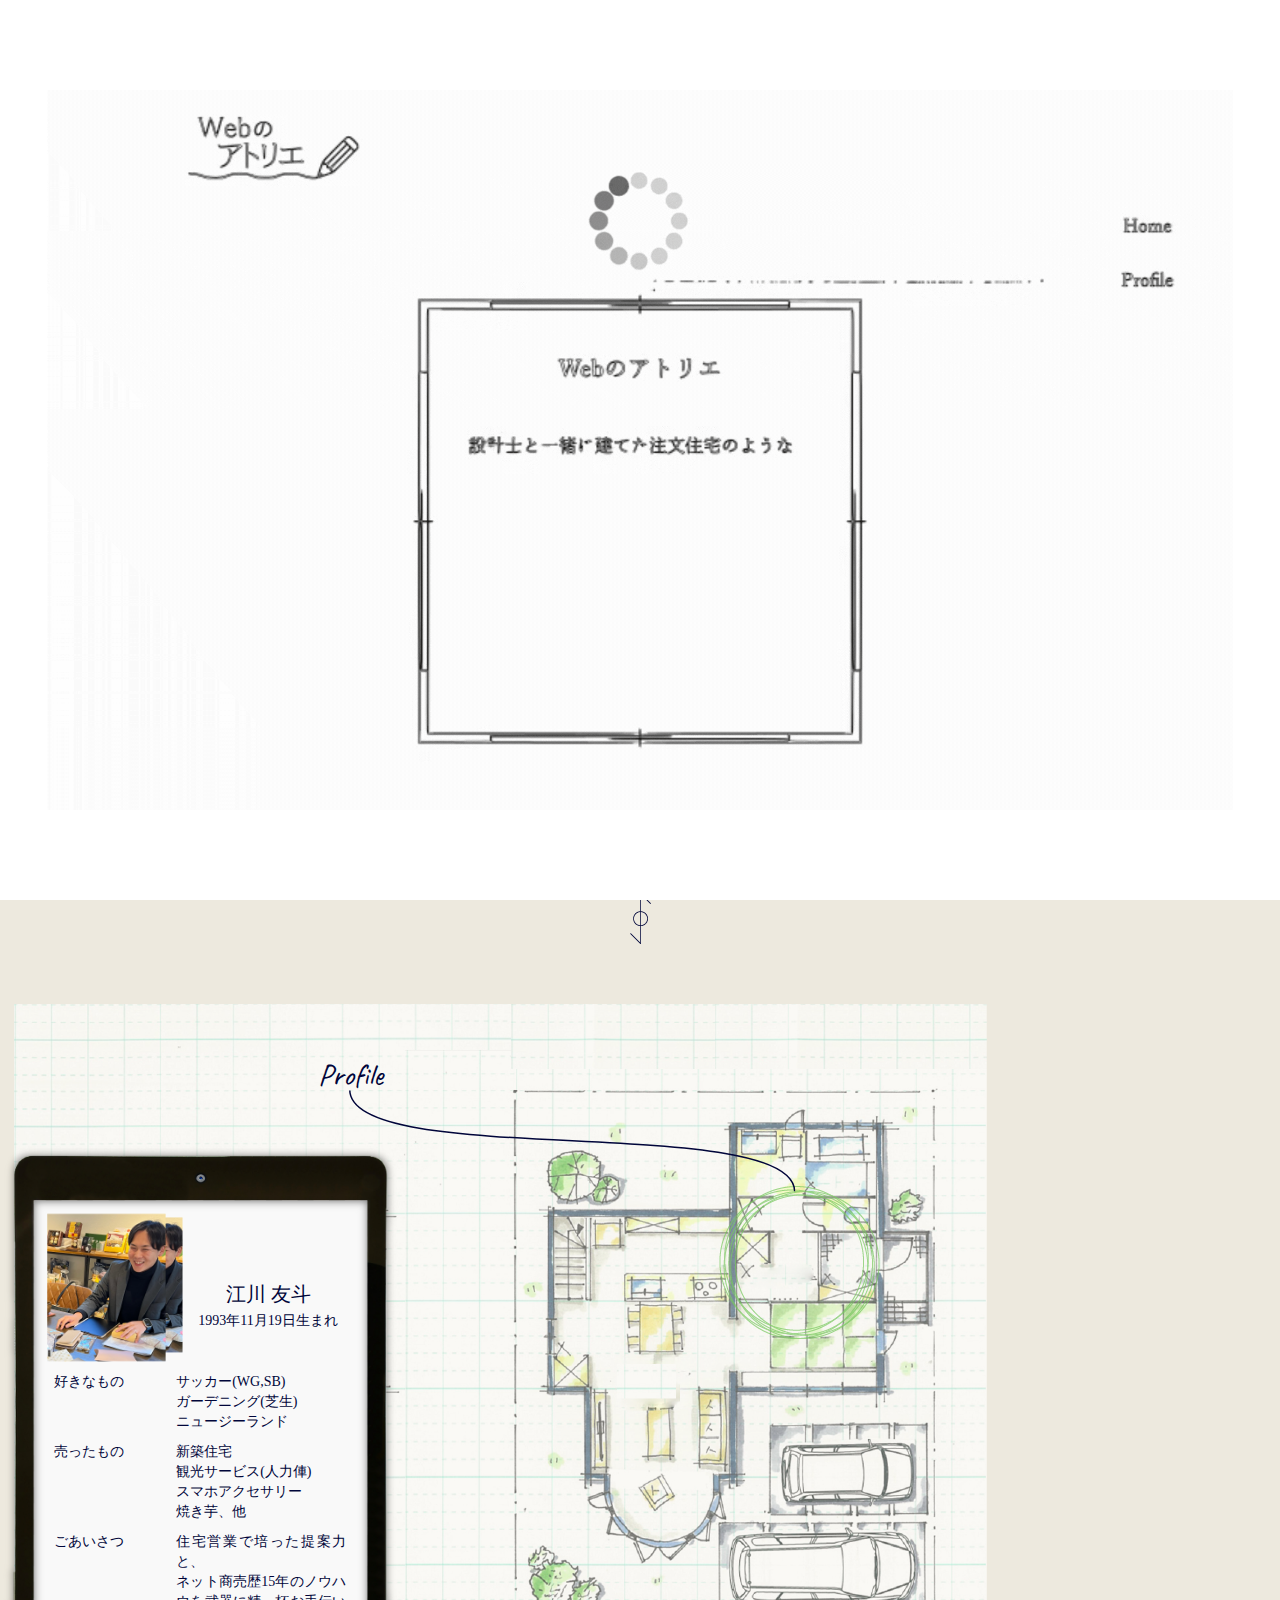
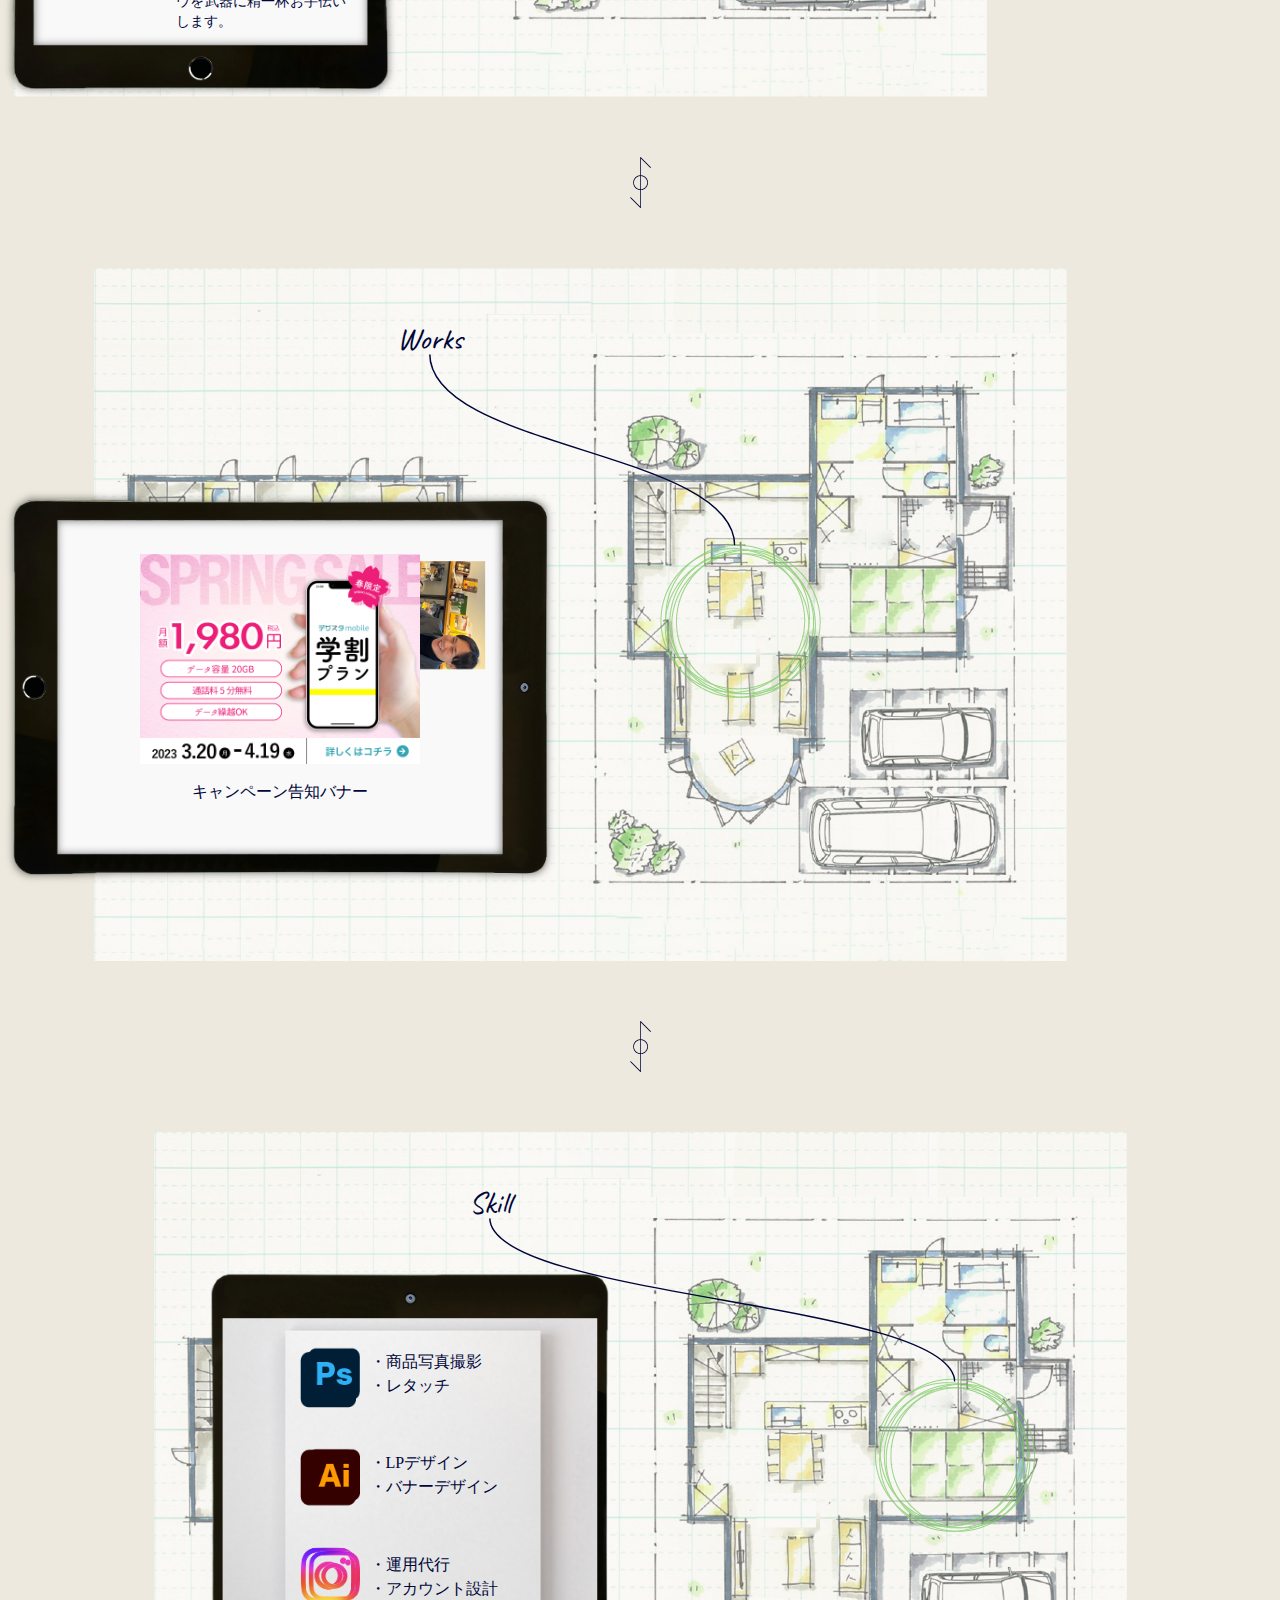
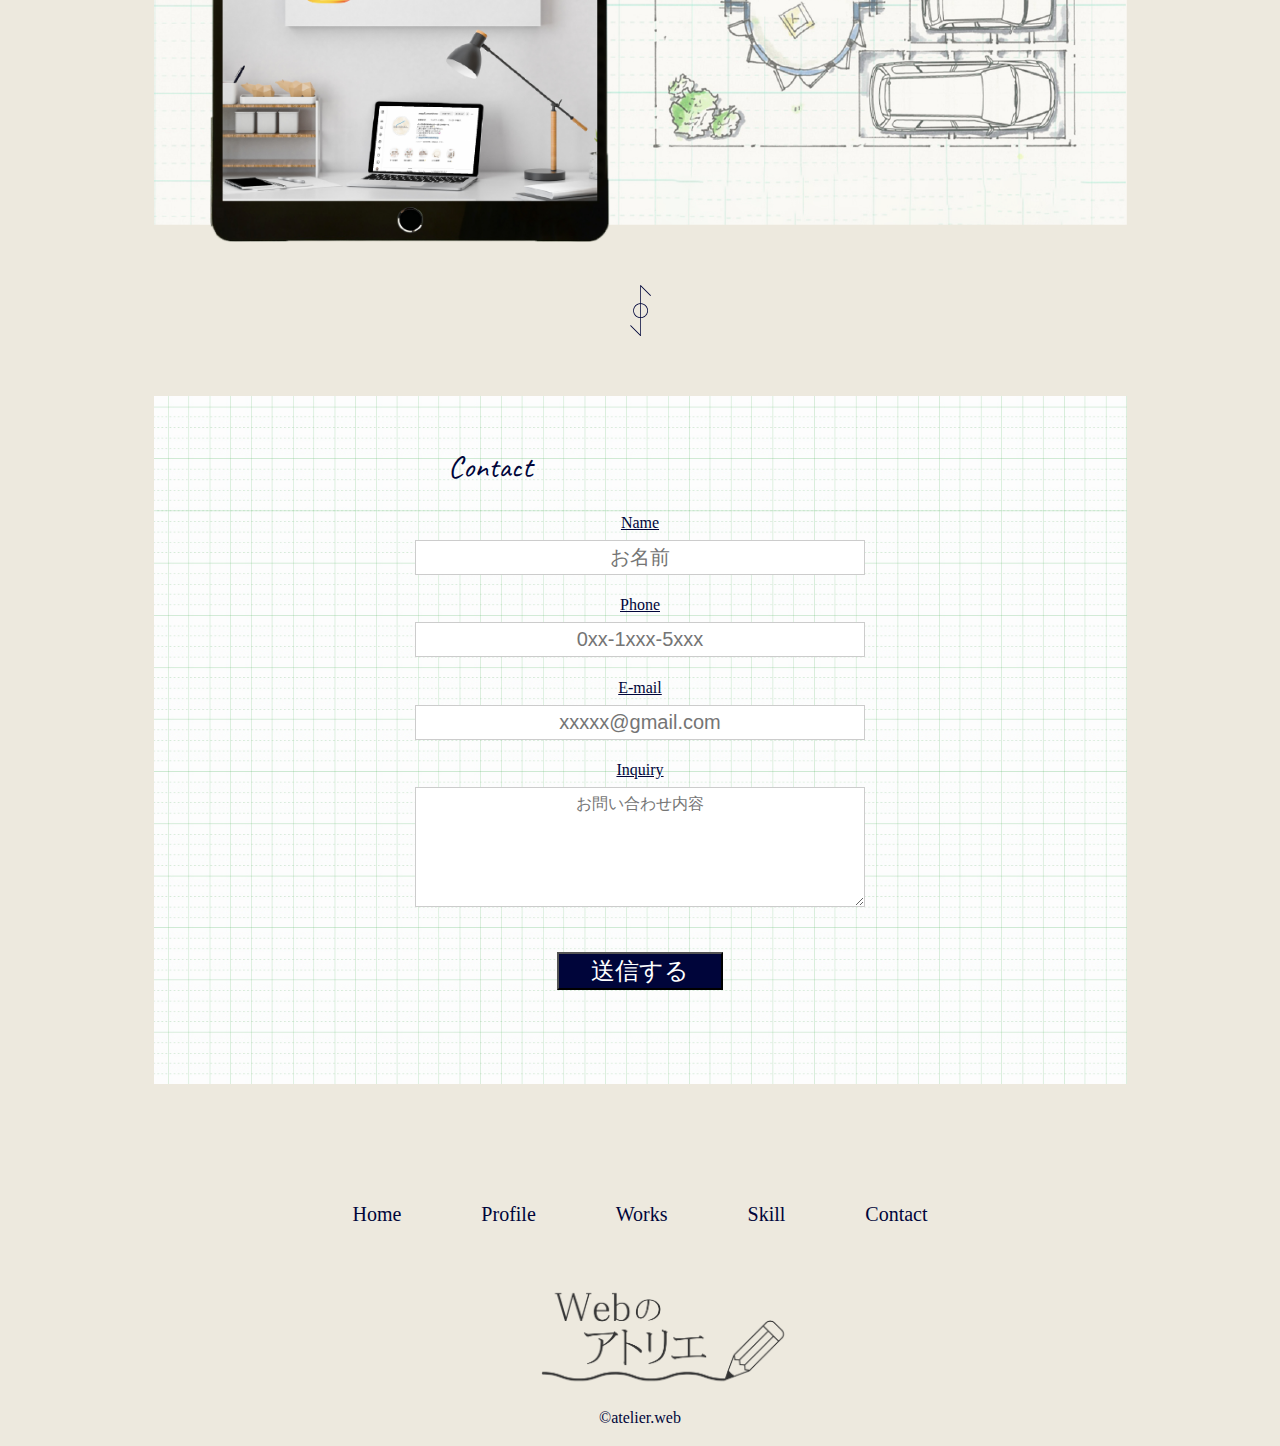
==== commit c0fdc7d5: "linkout" ====
--- a/index.html
+++ b/index.html
@@ -19,11 +19,11 @@
 <body>
 
     <div class="js_curtain">
-        <img class="js_curtain_loading" src="./images/ローディング２.gif" alt="load">
+        <img class="js_curtain_loading" src="./images/Loading.gif" alt="load">
     </div>
 
     <div class="js_curtain2">
-        <img class="js_curtain_loading" src="./images/SPローディング.gif" alt="load">
+        <img class="js_curtain_loading" src="./images/sp_loading.gif" alt="load">
     </div>
 
     <div class="header_wrap">
@@ -247,22 +247,22 @@
                         </div>
                     </div>
                     <div class="slides fade"><a href="./works.html ">
-                            <img src=".//images/課題４モックアップ.png" class="slide_image4"></a>
+                            <img src=".//images/coworking.png" class="slide_image4"></a>
                         <div class="text">会員制コワーキングスペースLP</div>
                     </div>
 
                     <div class="slides fade"><a href="./works.html ">
-                            <img src=".//images/課題５モックアップ.png" class="slide_image5"></a>
+                            <img src=".//images/salon.png" class="slide_image5"></a>
                         <div class="text">美容室HPリニューアル</div>
                     </div>
                     <div class="slides fade">
                         <div class="slide3"><a href="./works.html ">
-                                <img src=".//images/高級３.jpg" class="slide_image3ex"></a>
+                                <img src=".//images/burger_ex.jpg" class="slide_image3ex"></a>
                             <div class="text">新商品告知A/Bテスト用バナー</div>
                         </div>
                     </div>
                     <div class="slides fade"><a href="./works.html ">
-                            <img src=".//images/ポップ02.jpg" class="slide_image3ch"></a>
+                            <img src=".//images/burger_pop.jpg" class="slide_image3ch"></a>
                         <div class="text">新商品告知A/Bテスト用バナー</div>
                     </div>
                 </div>
--- a/style.css
+++ b/style.css
@@ -21,9 +21,9 @@
     "ヒラギノ明朝 ProN W3", "Hiragino Mincho ProN", "HG明朝E", "ＭＳ Ｐ明朝",
     "ＭＳ 明朝", serif;
 }
-* {
+/* * {
   outline: 2px red solid;
-}
+} */
 .js_curtain {
   width: 100vw;
   height: 100vh;
@@ -1370,25 +1370,29 @@
 
   /* ーーーーーspworks一覧ーーーーーー */
   .workspage {
-    width: 375px;
+    max-width: 100%;
   }
   .works_list {
     flex: none;
     display: flex;
     flex-direction: column;
     justify-content: center;
+    max-width: 100%;
   }
   .copyright {
-    max-width: 375px;
+    /* max-width: 375px; */
     margin-right: auto;
     margin-left: auto;
+    max-width: 100%;
   }
   .header_wrap {
     max-width: 375px;
+    max-width: 100%;
   }
   .squarebox {
     width: 100%;
     width: 350px;
+    max-width: 100%;
     height: 350px;
     margin-right: auto;
     margin-left: auto;
@@ -1398,6 +1402,7 @@
 
   .squarebox > div {
     margin-top: 400px;
+    max-width: 100%;
   }
 
   .works1 {
@@ -1436,6 +1441,8 @@
   .works_each {
     margin-bottom: 50px;
     margin-top: 0;
+    margin-left: 5%;
+    margin-right: 5%;
   }
 
   .works_each3 {
@@ -1480,11 +1487,3 @@
     transform: translateY(0);
   }
 }
-
-@media screen and (max-width: 380px) {
-  html,
-  body {
-    overflow-x: hidden;
-    overflow-y: scroll;
-  }
-}
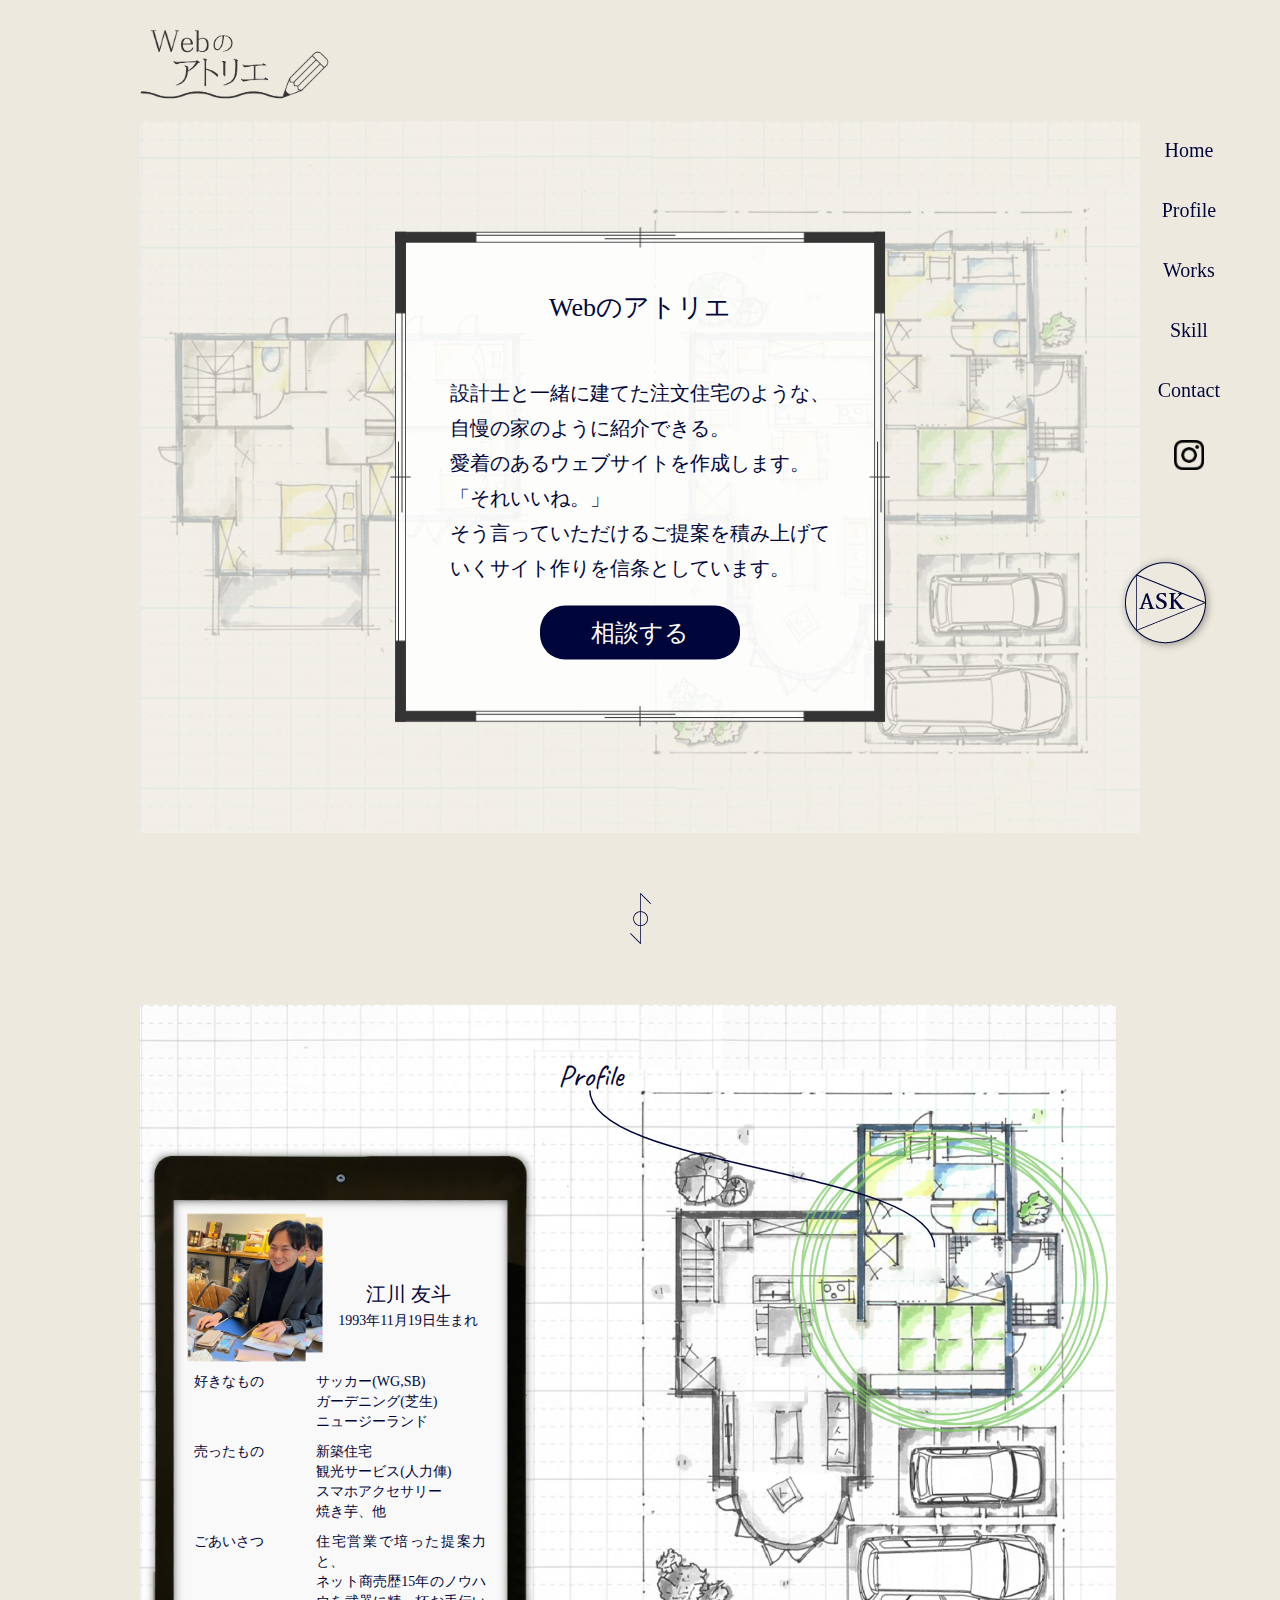
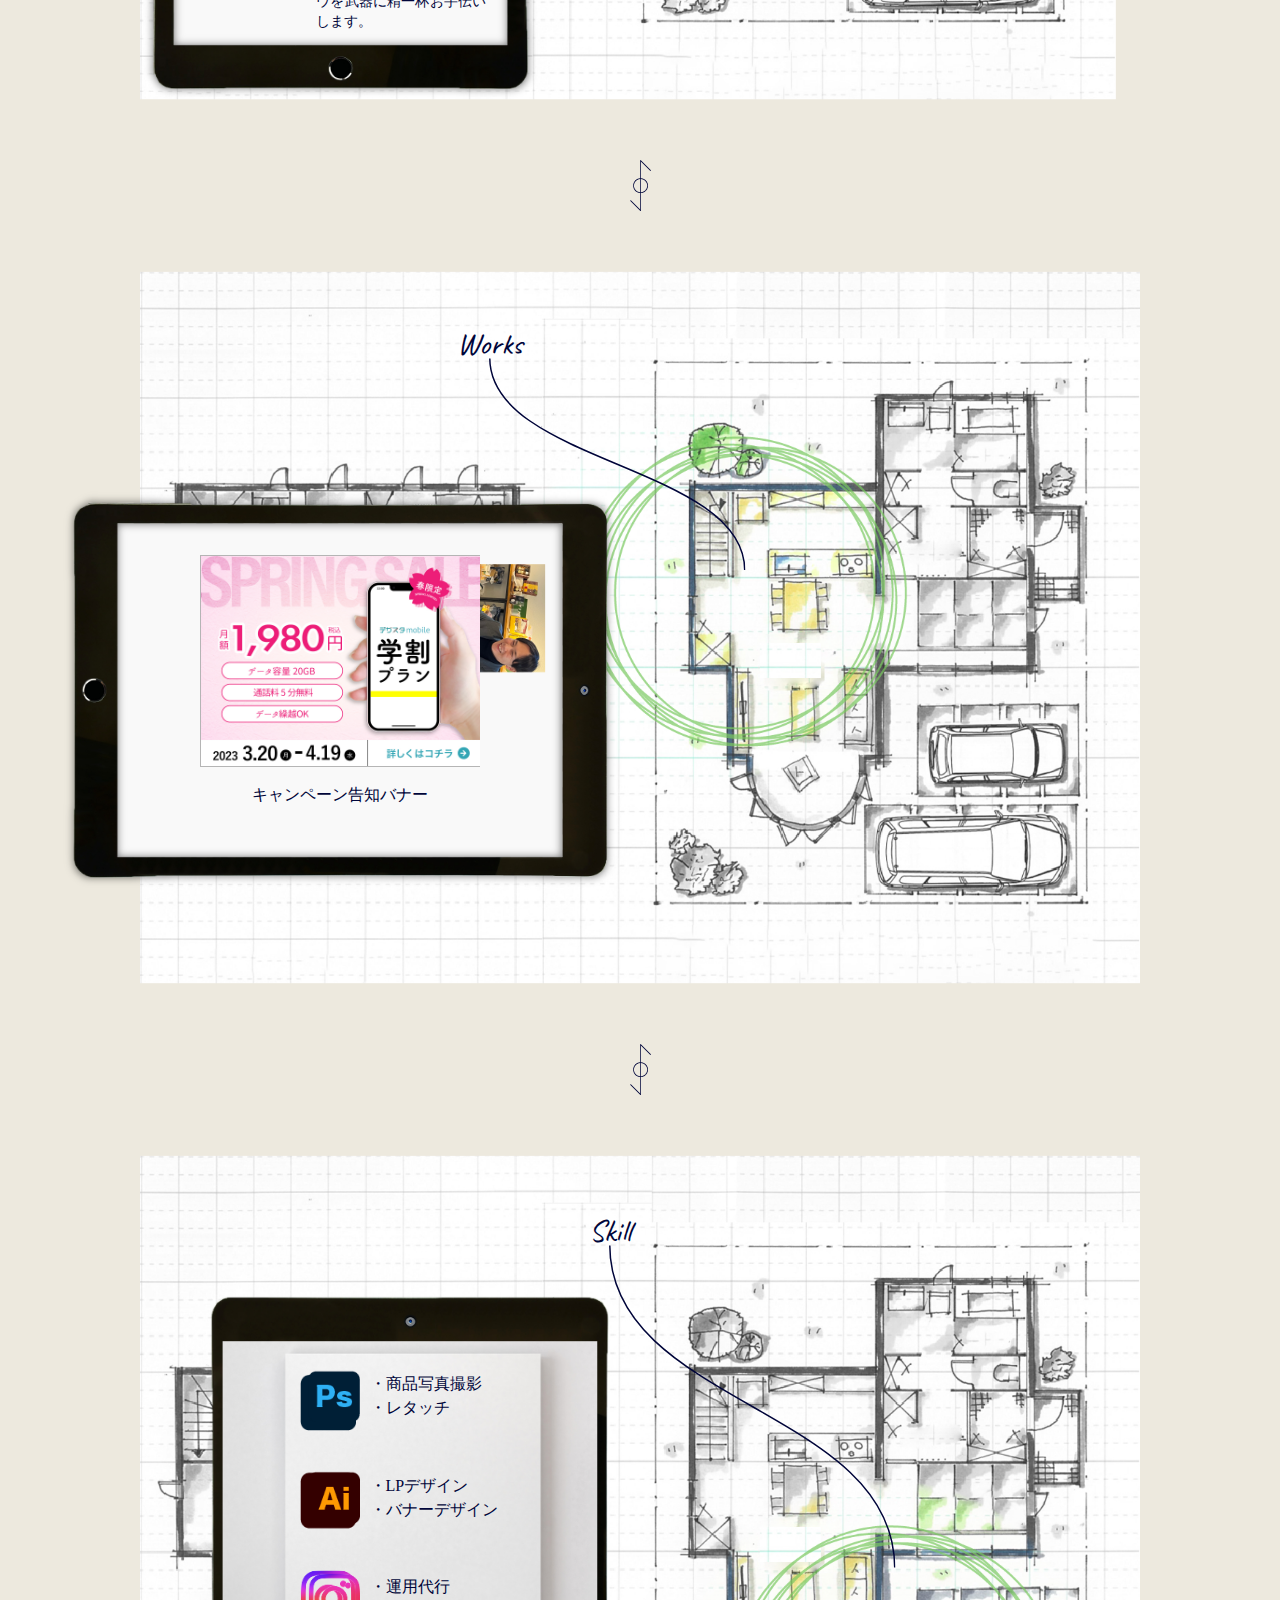
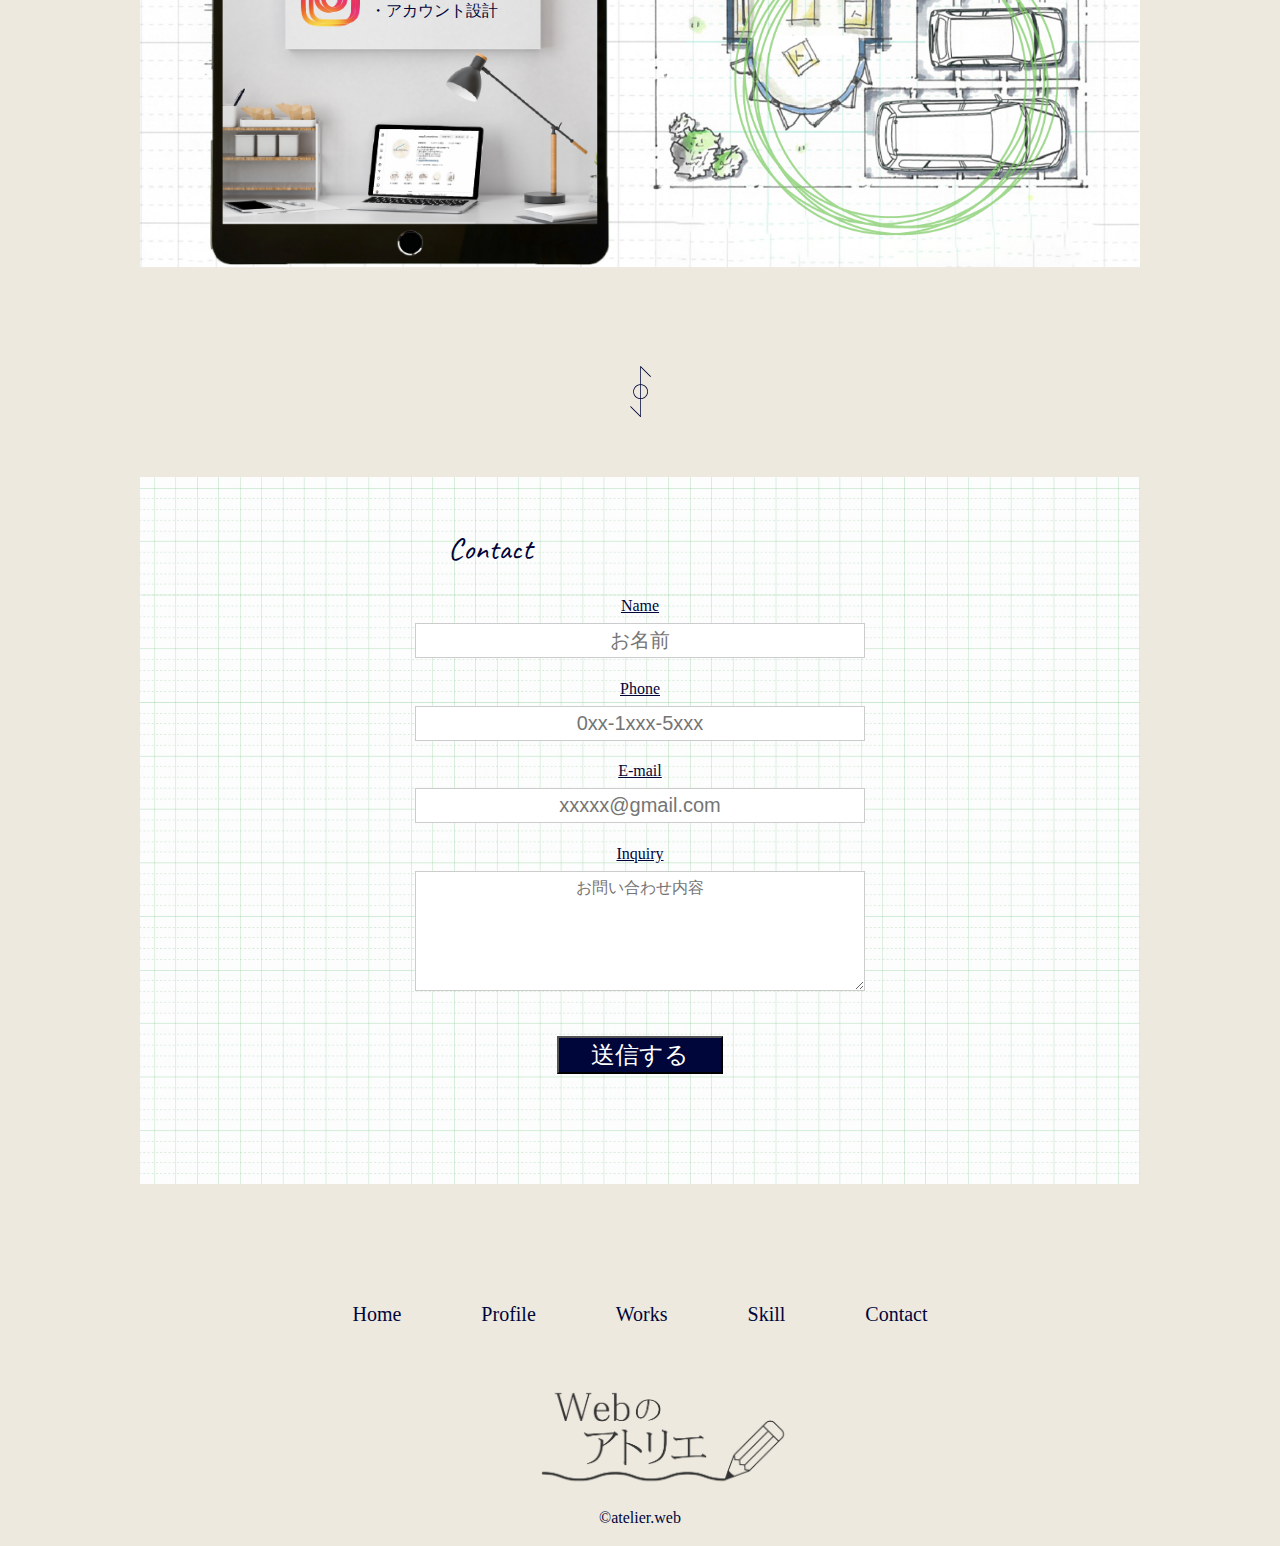
==== commit 9ef445ec: "mainvisual" ====
--- a/index.html
+++ b/index.html
@@ -144,7 +144,7 @@
 
 
         <div class="profile fadeUpTrigger">
-            <img class="profile_design" src=".//images/図面_profile.webp" alt="profile_design">
+            <img class="profile_design" src=".//images/prof_ark1@72x.webp" alt="profile_design">
             <h2 id="profile_line" class="profile_subtitle">Profile</h2>
         </div>
 
@@ -227,7 +227,7 @@
 
 
         <div class="works">
-            <img class="works_design" src=".//images/Works 図面.webp" alt="works_design">
+            <img class="works_design" src=".//images/prof_ark2@72x.webp" alt="works_design">
             <h2 id="works_line" class="works_subtitle">Works</h2>
         </div>
         <span id="works_circle" class="circle"></span>
@@ -290,7 +290,7 @@
 
 
         <div class="skill">
-            <img class="skill_design" src=".//images/Skill_図面.webp" alt="skill_design">
+            <img class="skill_design" src=".//images/prof_ark3@72x.webp" alt="skill_design">
             <h2 id="skill_line" class="skill_subtitle">Skill</h2>
         </div>
         <span id="skill_circle" class="circle"></span>
@@ -531,12 +531,12 @@
                 // 8秒経過で徐々にフェードアウト
                 setTimeout(function () {
                     document.querySelector(".js_curtain").style.opacity = "0";
-                }, 6000);
+                }, 600);
 
                 // フェードアウト終了後に完全に非表示にする
                 setTimeout(function () {
                     document.querySelector(".js_curtain").style.display = "none";
-                }, 7000); // フェードアウト時間（1秒）を考慮
+                }, 700); // フェードアウト時間（1秒）を考慮
             });
         }
         loadingAnimation();
@@ -547,12 +547,12 @@
                 // 8秒経過で徐々にフェードアウト
                 setTimeout(function () {
                     document.querySelector(".js_curtain2").style.opacity = "0";
-                }, 6000);
+                }, 600);
 
                 // フェードアウト終了後に完全に非表示にする
                 setTimeout(function () {
                     document.querySelector(".js_curtain2").style.display = "none";
-                }, 7000); // フェードアウト時間（1秒）を考慮
+                }, 700); // フェードアウト時間（1秒）を考慮
             });
         }
         loadingAnimation();
--- a/style.css
+++ b/style.css
@@ -218,14 +218,13 @@
 .profile_section {
   max-width: 1000px;
   position: relative;
-  /* margin-right: 150px; */
 }
 
 .profile_section .circle {
   width: 5%;
   height: 20px;
   position: absolute;
-  top: 27%;
+  top: 35%;
   right: 18%;
 }
 .profile_subtitle {
@@ -233,23 +232,20 @@
   font-weight: 400;
   position: absolute;
   top: 8%;
-  left: 35%;
+  left: 45%;
   transform: translateX(-50%);
   color: #00053a;
   font-size: 1.9375em;
   text-align: center;
 
-  width: 100%; /* Full width to center the text */
-  z-index: 10; /* Ensure it is above the image */
+  width: 50%; /* Full width to center the text */
+  z-index: 1; /* Ensure it is above the image */
   /* ↑2行、消しても変わらず。何のため？時間があれば */
 }
 
 .profile_design {
-  /* margin-left: 300px;
-   */
-
   max-width: 100%; /* 画像の最大幅を親要素に合わせる */
-  height: auto; /* アスペクト比を維持 */
+  /* height: auto; アスペクト比を維持 */
   margin: 0 auto; /* 中央揃え */
 }
 .profile {
@@ -337,6 +333,7 @@
 
 .profile_section {
   max-width: 1000px;
+  margin: 0 auto;
   /* position: relative; */
   /* margin-right: 150px;
   margin-left: auto; */
@@ -407,6 +404,13 @@
   height: auto;
   max-width: 300px;
 }
+.slide_image1 {
+  border: solid 1px #b5b5b5;
+}
+
+.slide_image3ch {
+  border: solid 1px #b5b5b5;
+}
 
 .slide2 {
   max-width: 80%;
@@ -438,15 +442,14 @@
   max-width: 1000px;
   position: relative;
   margin: 0 auto;
-  margin-left: 80px;
 }
 
 .works_section .circle {
   width: 5%;
   height: 20px;
   position: absolute;
-  top: 40%;
-  right: 32%;
+  top: 42%;
+  right: 37%;
 }
 
 .works_subtitle {
@@ -505,8 +508,8 @@
   width: 5%;
   height: 20px;
   position: absolute;
-  top: 36%;
-  right: 16%;
+  top: 55%;
+  right: 22%;
 }
 
 .skill_subtitle {
@@ -514,7 +517,7 @@
   font-weight: 400;
   position: absolute;
   top: 8%;
-  left: 35%;
+  left: 47%;
   transform: translateX(-50%);
   color: #00053a;
   font-size: 1.9375em;
@@ -598,7 +601,7 @@
 
 .contact_design {
   margin: 0 auto;
-  max-width: 97.3%;
+  max-width: 100%;
 }
 .contact {
   display: flex;
@@ -826,7 +829,7 @@
 .works_each3 {
   font-size: 1.25em;
   padding-top: 20px;
-  line-height: 40px;
+  line-height: 20px;
 }
 
 .back {
@@ -894,6 +897,10 @@
     opacity: 1;
   }
 
+  .profile_line {
+    display: block;
+  }
+
   .header_logo {
     width: 25%;
   }
@@ -1140,6 +1147,7 @@
     width: 42%;
     margin-top: 5px;
     padding-left: 0;
+    z-index: 1;
   }
 
   .profile_message_container {
@@ -1156,7 +1164,7 @@
     top: 20px;
     left: 6.6%;
     text-align: initial;
-    width: 100px;
+    width: 50px;
   }
   .profile_top > div {
     padding-top: 12px;
@@ -1207,8 +1215,8 @@
     width: 5%;
     height: 20px;
     position: absolute;
-    top: 9%;
-    right: 16%;
+    top: 35%;
+    right: 47%;
   }
 
   /* --------sp works------- */
@@ -1216,7 +1224,21 @@
   .works_section {
     margin-left: 0;
   }
-
+  .works_subtitle {
+    font-size: 1.5em;
+    transform: none;
+    top: 20px;
+    left: 6.6%;
+    text-align: initial;
+    width: 50px;
+  }
+  .works_section .circle {
+    width: 5%;
+    height: 20px;
+    position: absolute;
+    top: 45%;
+    right: 47%;
+  }
   .works_menu {
     position: static;
     /* top: 140px; */
@@ -1230,6 +1252,7 @@
     margin-right: 15px;
     margin-left: 15px;
     max-height: 440px;
+    z-index: 1;
   }
 
   .slideshow_container {
@@ -1275,6 +1298,14 @@
     }
   }
 
+  .skill_subtitle {
+    font-size: 1.5em;
+    transform: none;
+    top: 20px;
+    left: 6.6%;
+    text-align: initial;
+    width: 50px;
+  }
   .skill_menu {
     position: static;
     top: 140px;
@@ -1284,6 +1315,9 @@
     max-width: 470px;
     width: 77%;
   }
+  .skill_menu > div {
+    z-index: 1;
+  }
 
   .ipad_skill {
     display: block;
@@ -1299,6 +1333,14 @@
   .skill_list_container > div {
     margin-bottom: 11.5%;
     font-size: 0.875em;
+  }
+
+  .skill_section .circle {
+    width: 5%;
+    height: 20px;
+    position: absolute;
+    top: 45%;
+    right: 47%;
   }
 
   /* ------sp_contact-------- */
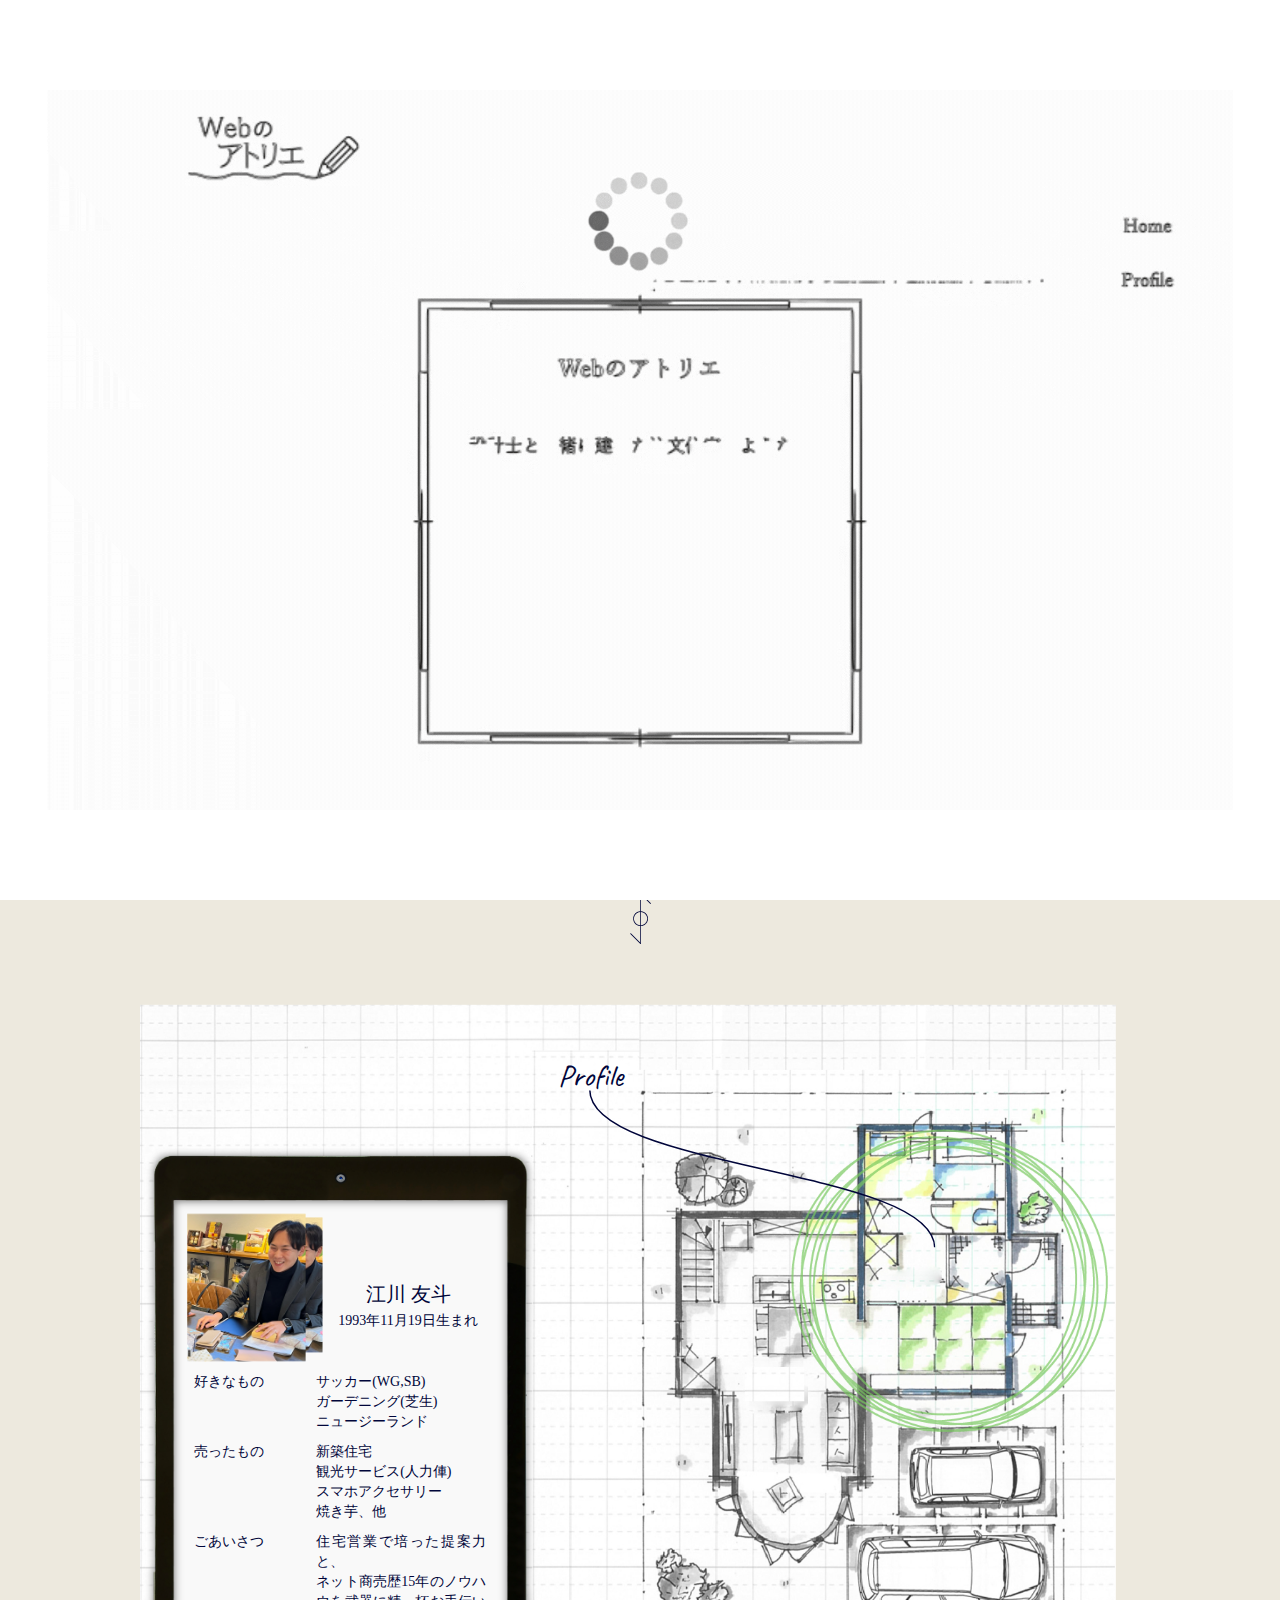
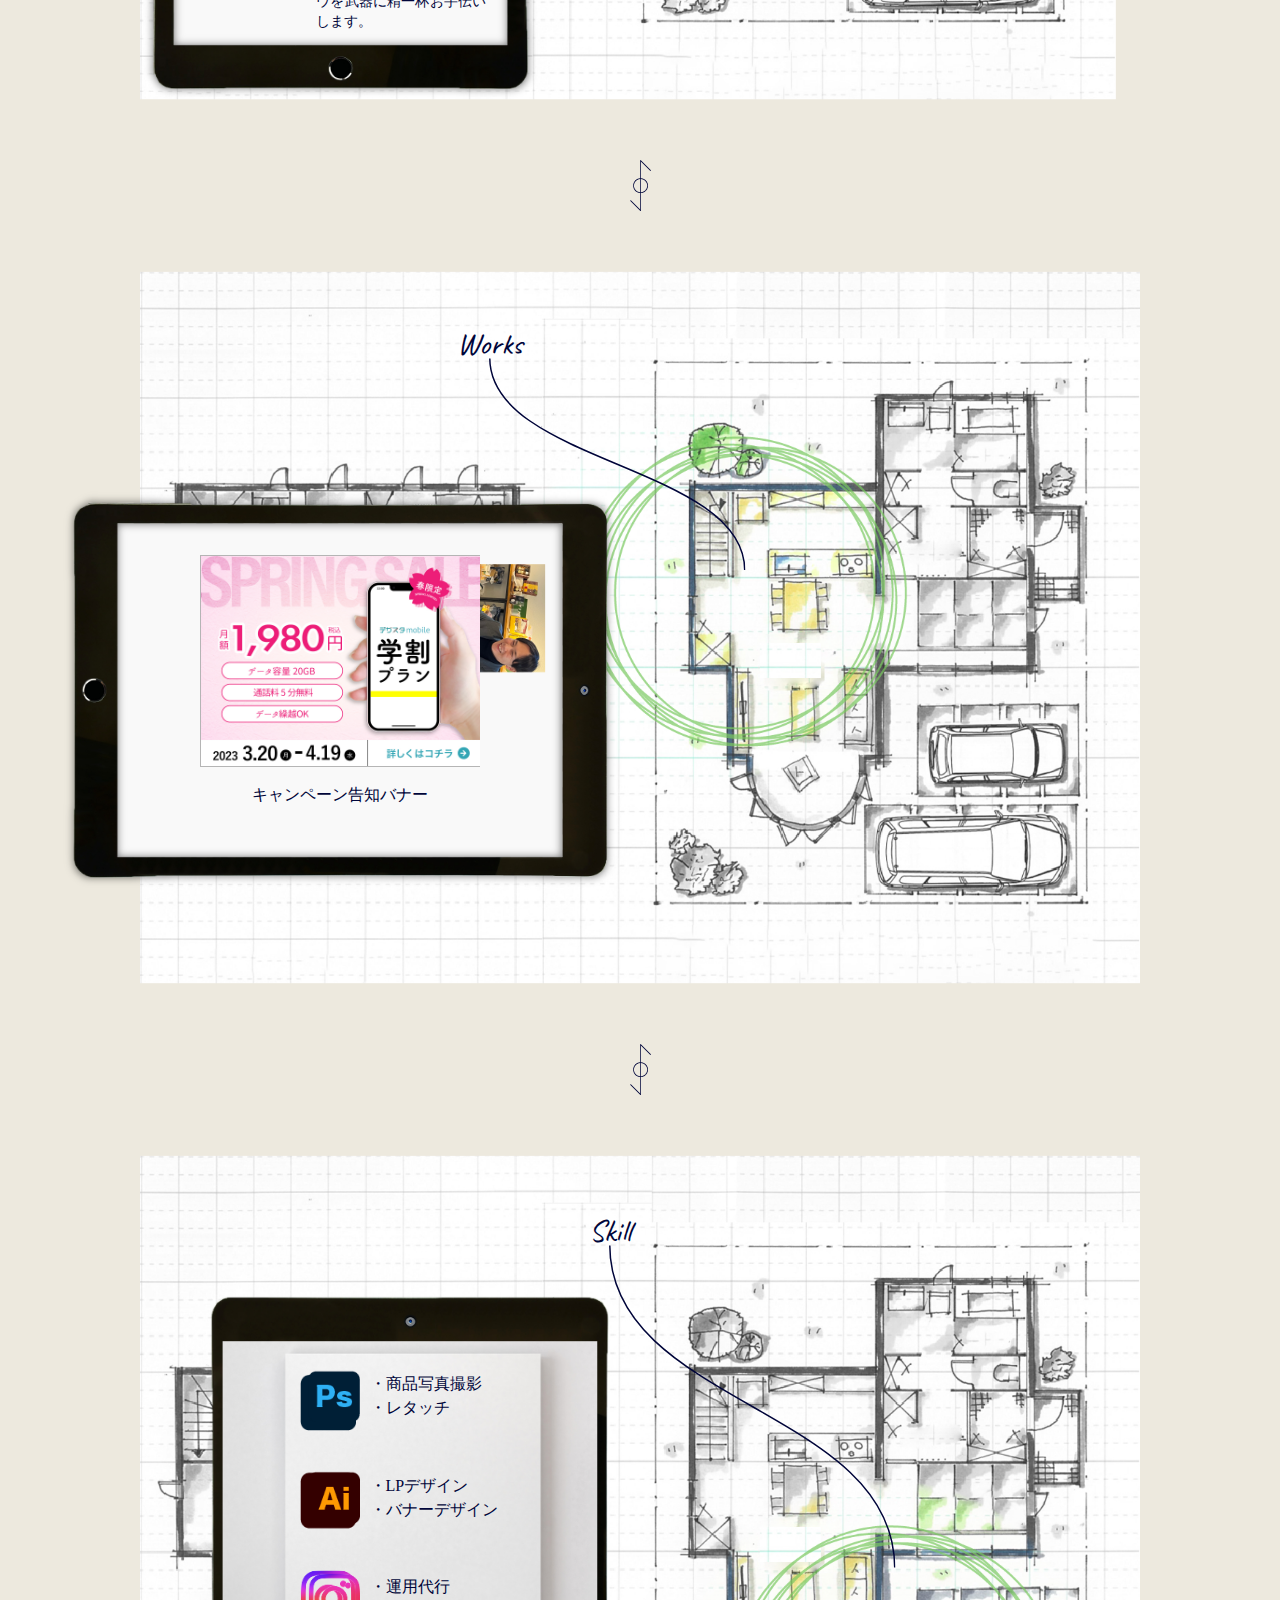
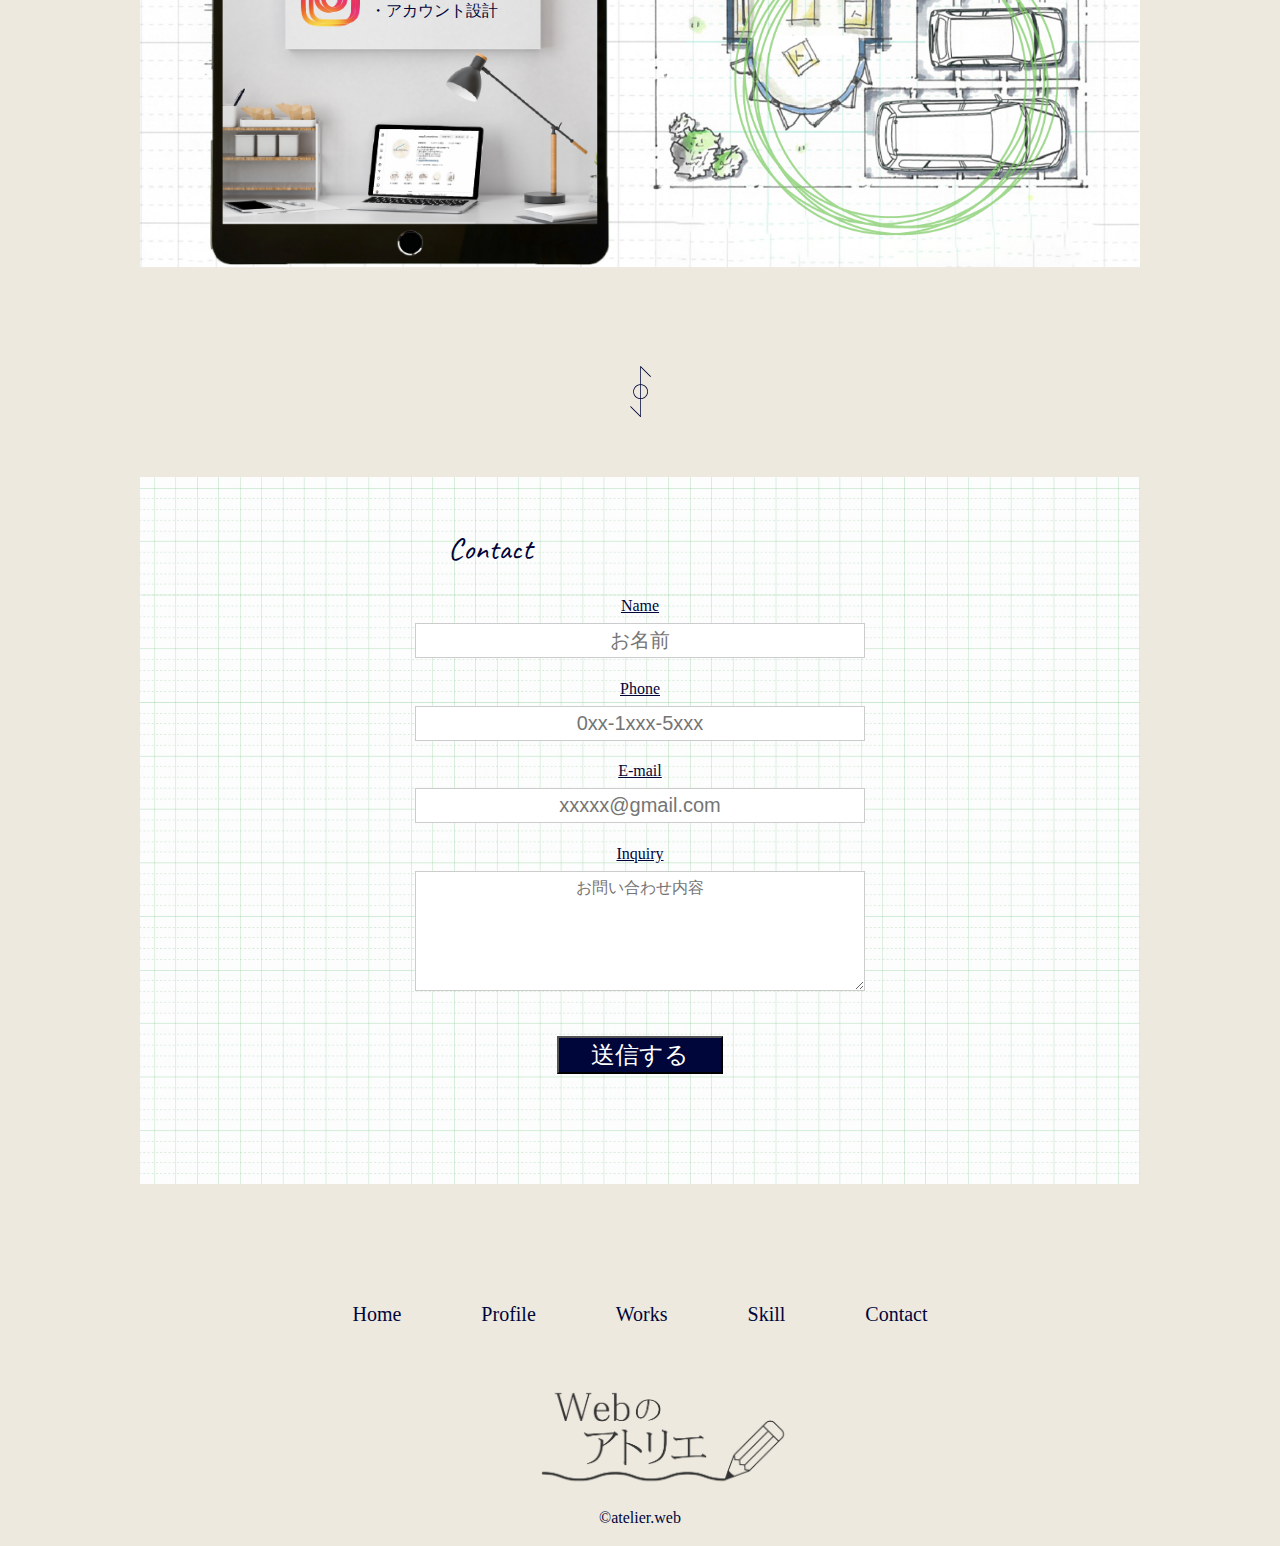
==== commit 500e83d4: "main" ====
--- a/index.html
+++ b/index.html
@@ -531,12 +531,12 @@
                 // 8秒経過で徐々にフェードアウト
                 setTimeout(function () {
                     document.querySelector(".js_curtain").style.opacity = "0";
-                }, 600);
+                }, 6000);
 
                 // フェードアウト終了後に完全に非表示にする
                 setTimeout(function () {
                     document.querySelector(".js_curtain").style.display = "none";
-                }, 700); // フェードアウト時間（1秒）を考慮
+                }, 7000); // フェードアウト時間（1秒）を考慮
             });
         }
         loadingAnimation();
@@ -547,12 +547,12 @@
                 // 8秒経過で徐々にフェードアウト
                 setTimeout(function () {
                     document.querySelector(".js_curtain2").style.opacity = "0";
-                }, 600);
+                }, 6000);
 
                 // フェードアウト終了後に完全に非表示にする
                 setTimeout(function () {
                     document.querySelector(".js_curtain2").style.display = "none";
-                }, 700); // フェードアウト時間（1秒）を考慮
+                }, 7000); // フェードアウト時間（1秒）を考慮
             });
         }
         loadingAnimation();
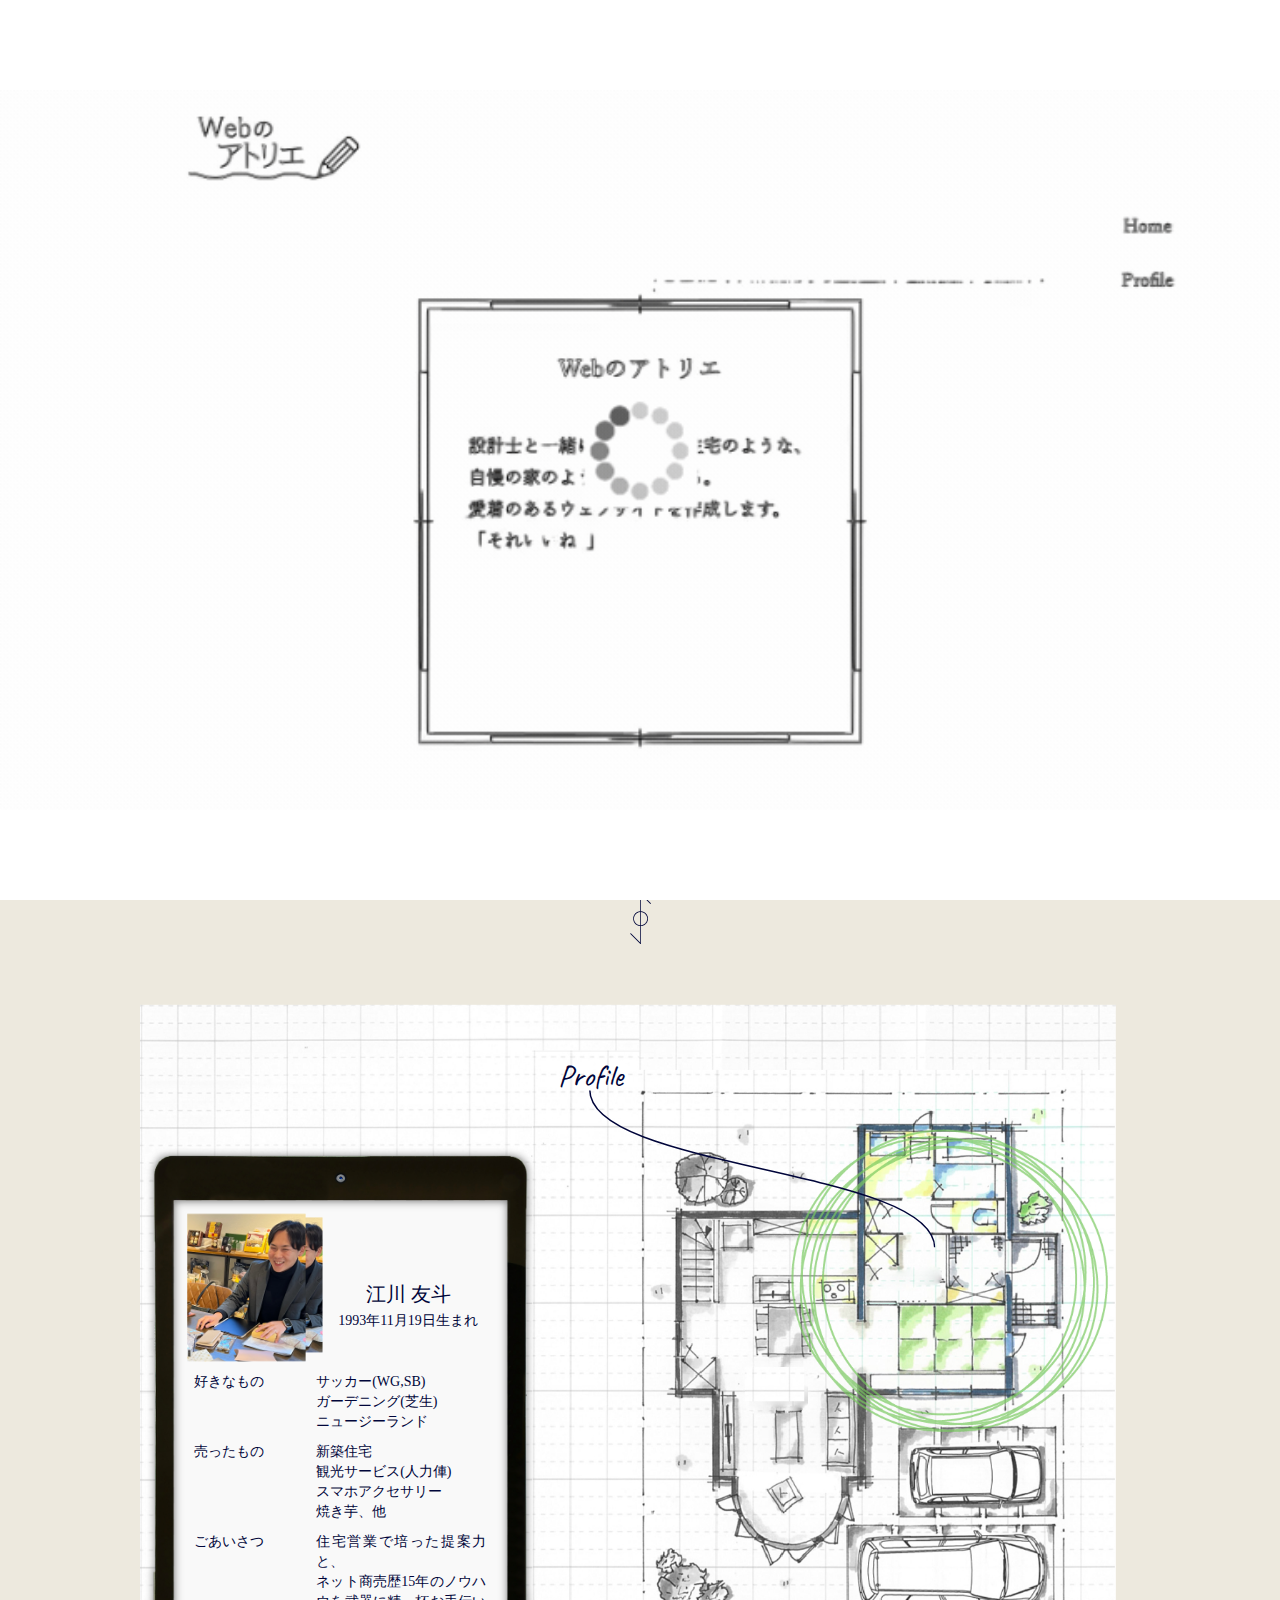
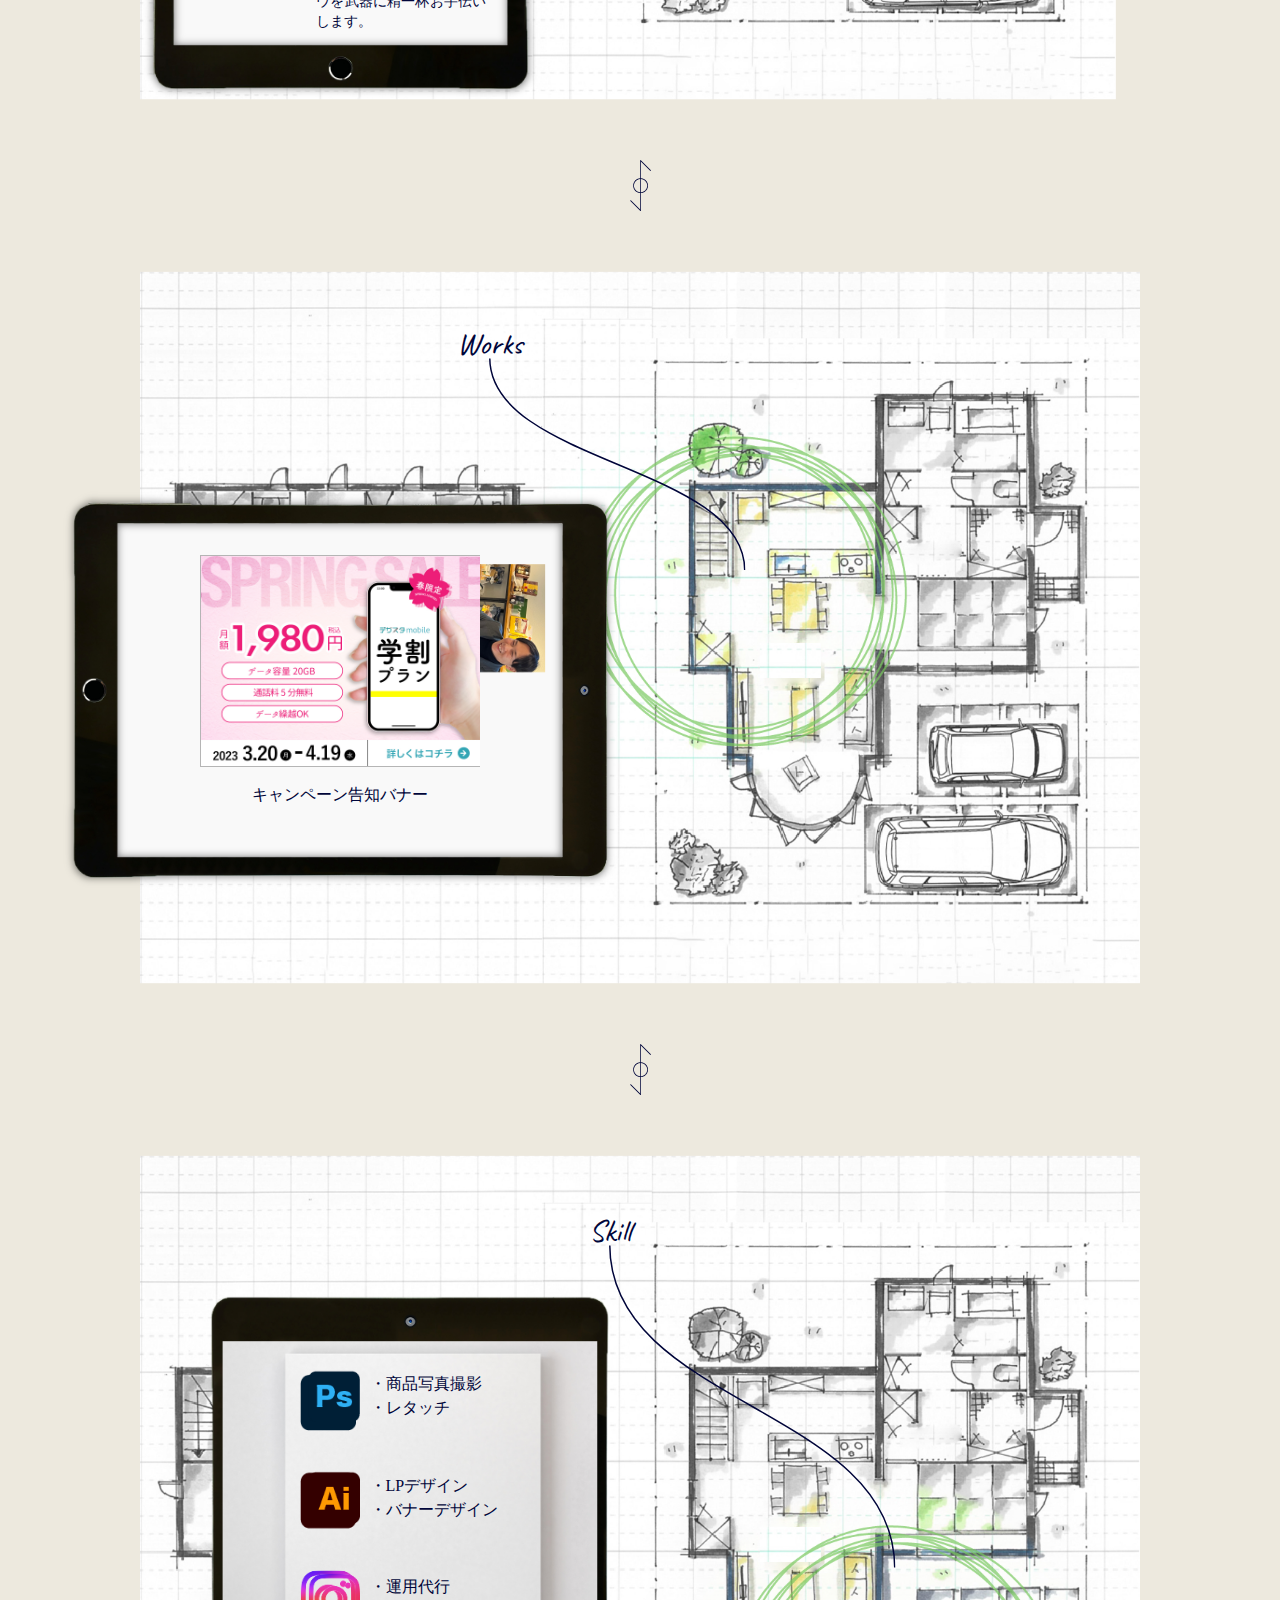
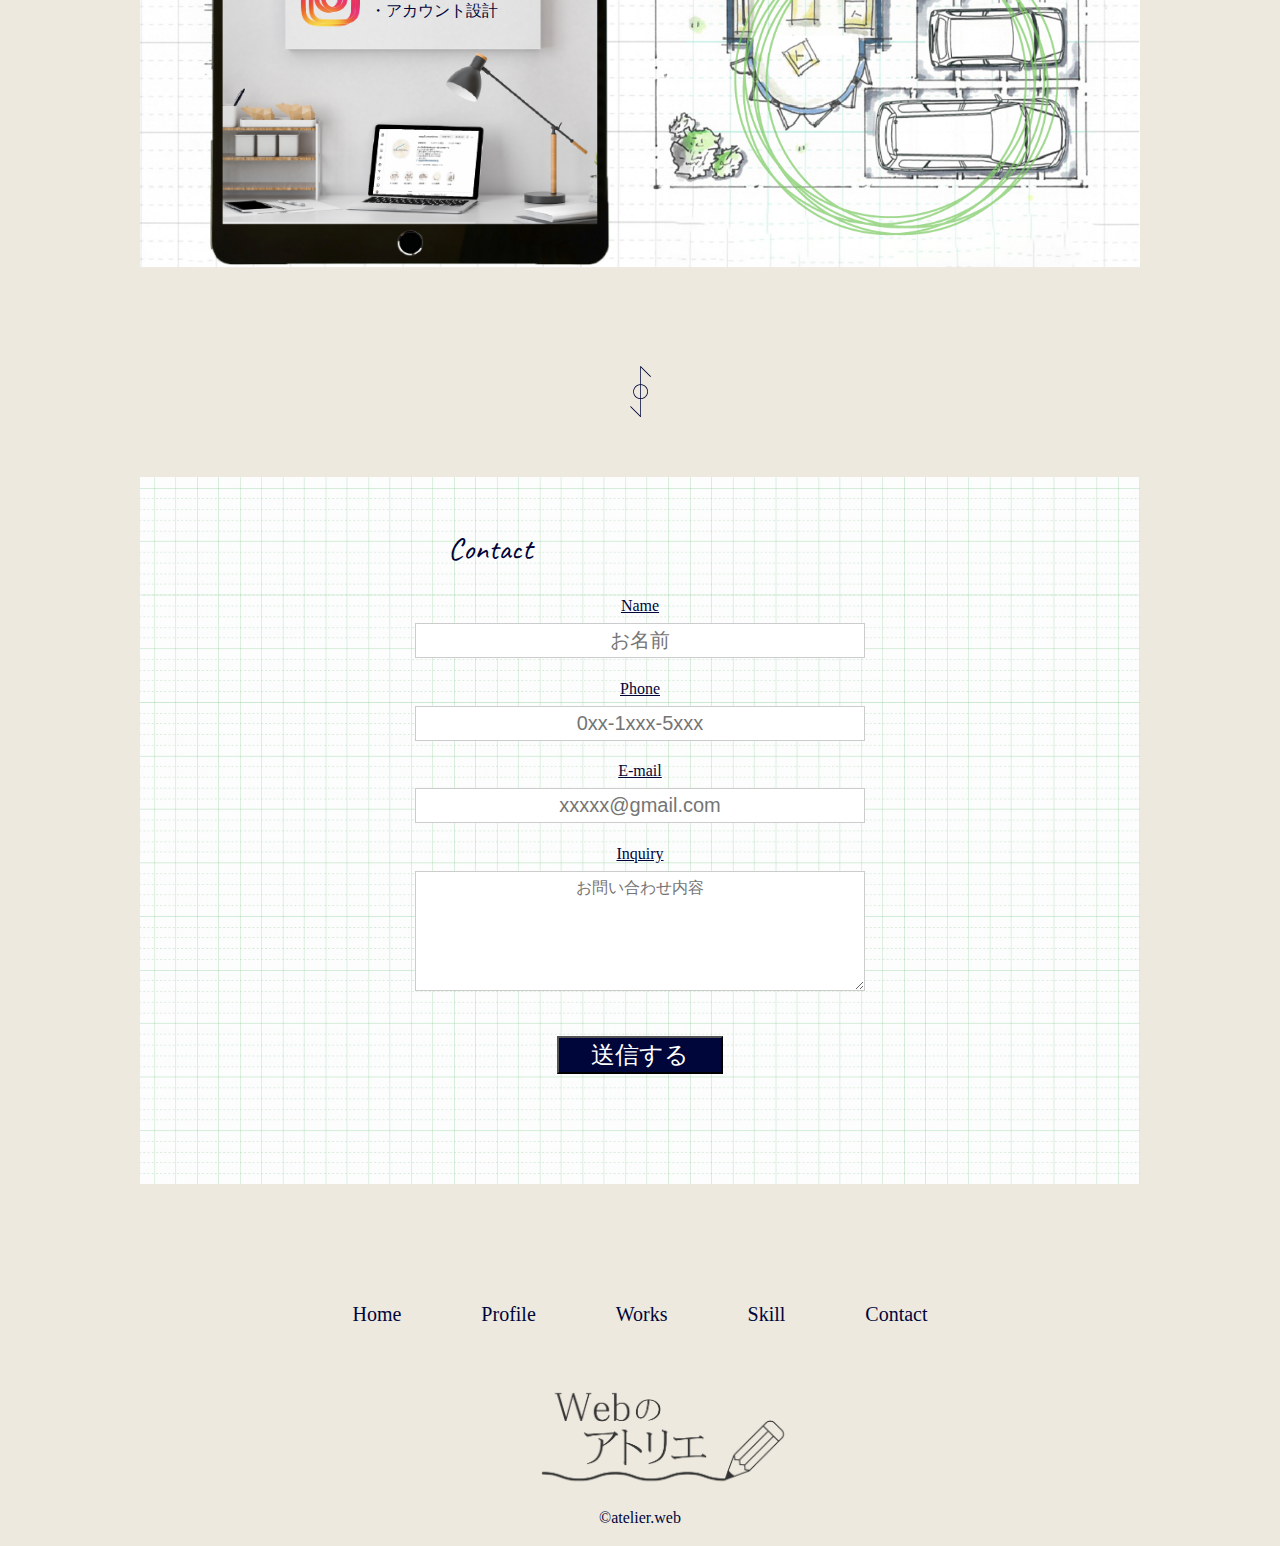
==== commit cf447cc9: "load" ====
--- a/index.html
+++ b/index.html
@@ -432,6 +432,7 @@
 
     </div>
     <!-- ---------------fooder--------------- -->
+
 
 
     <script type="text/javascript">
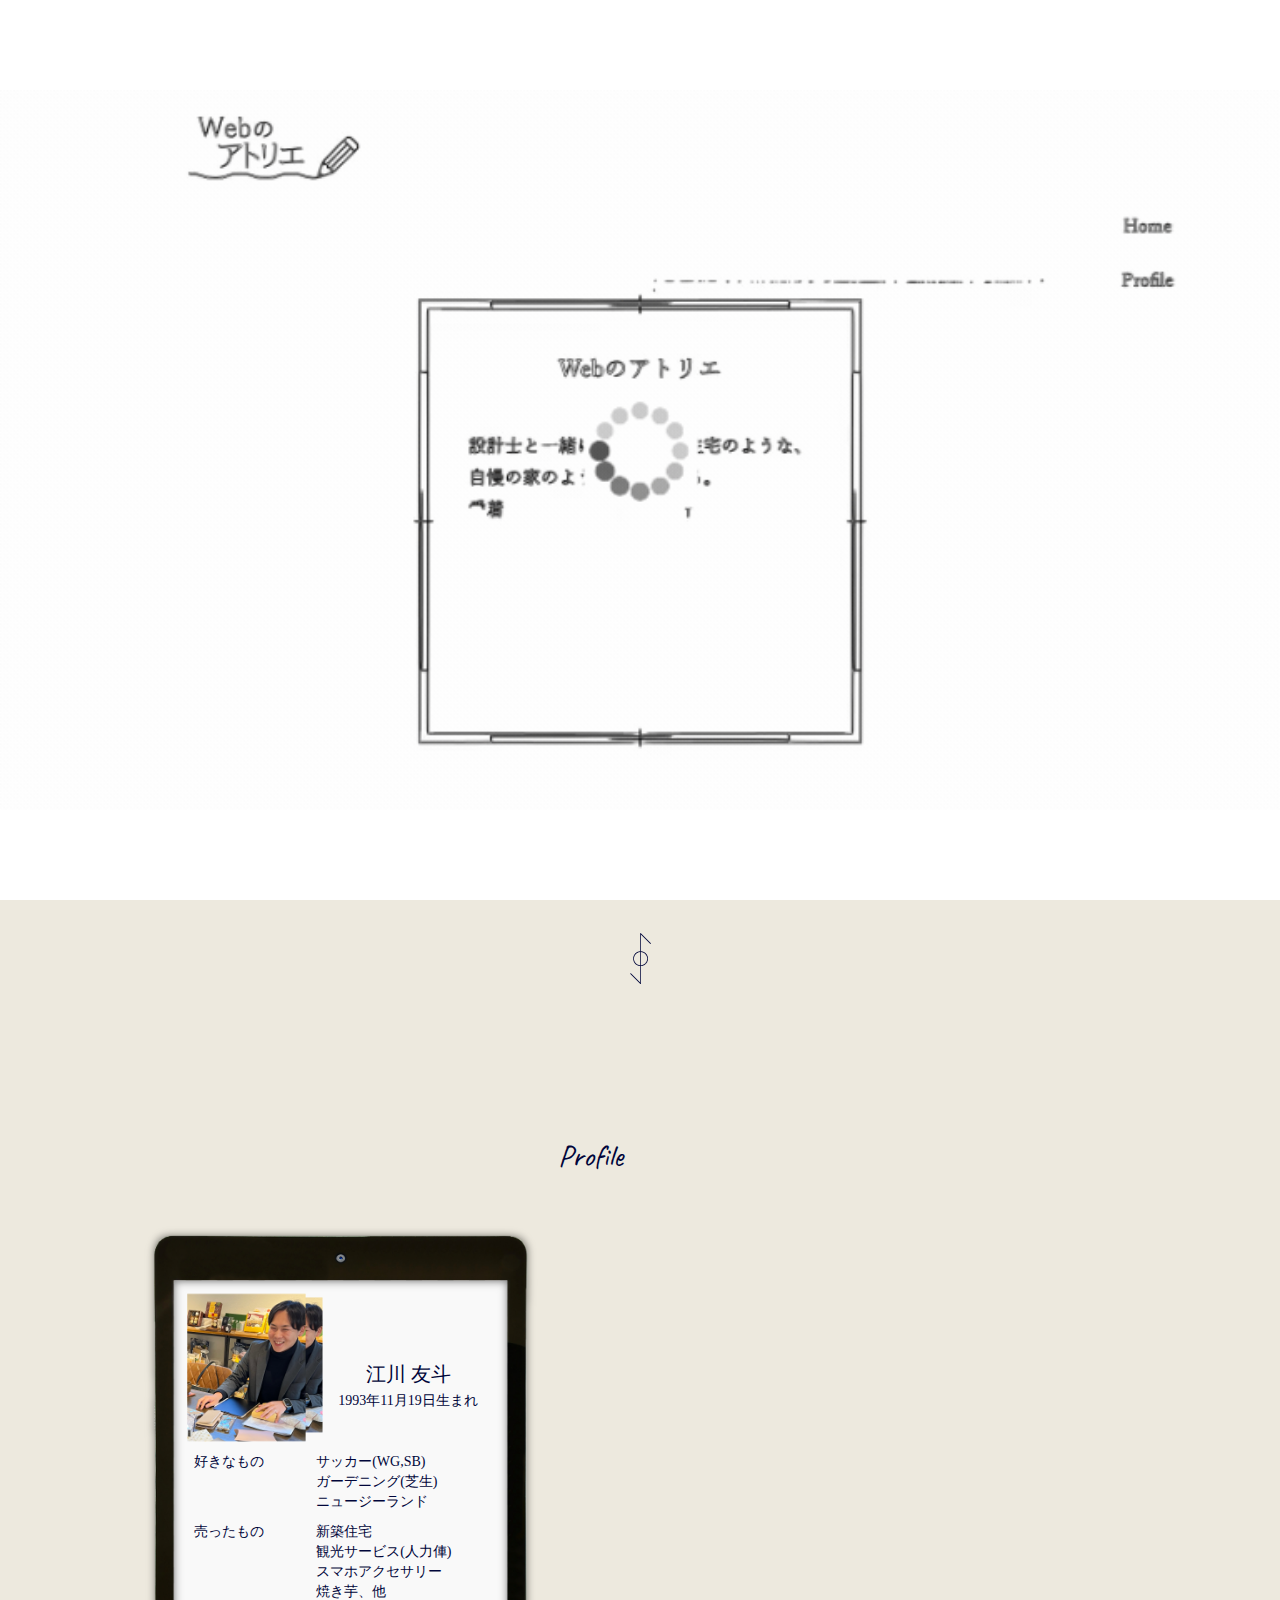
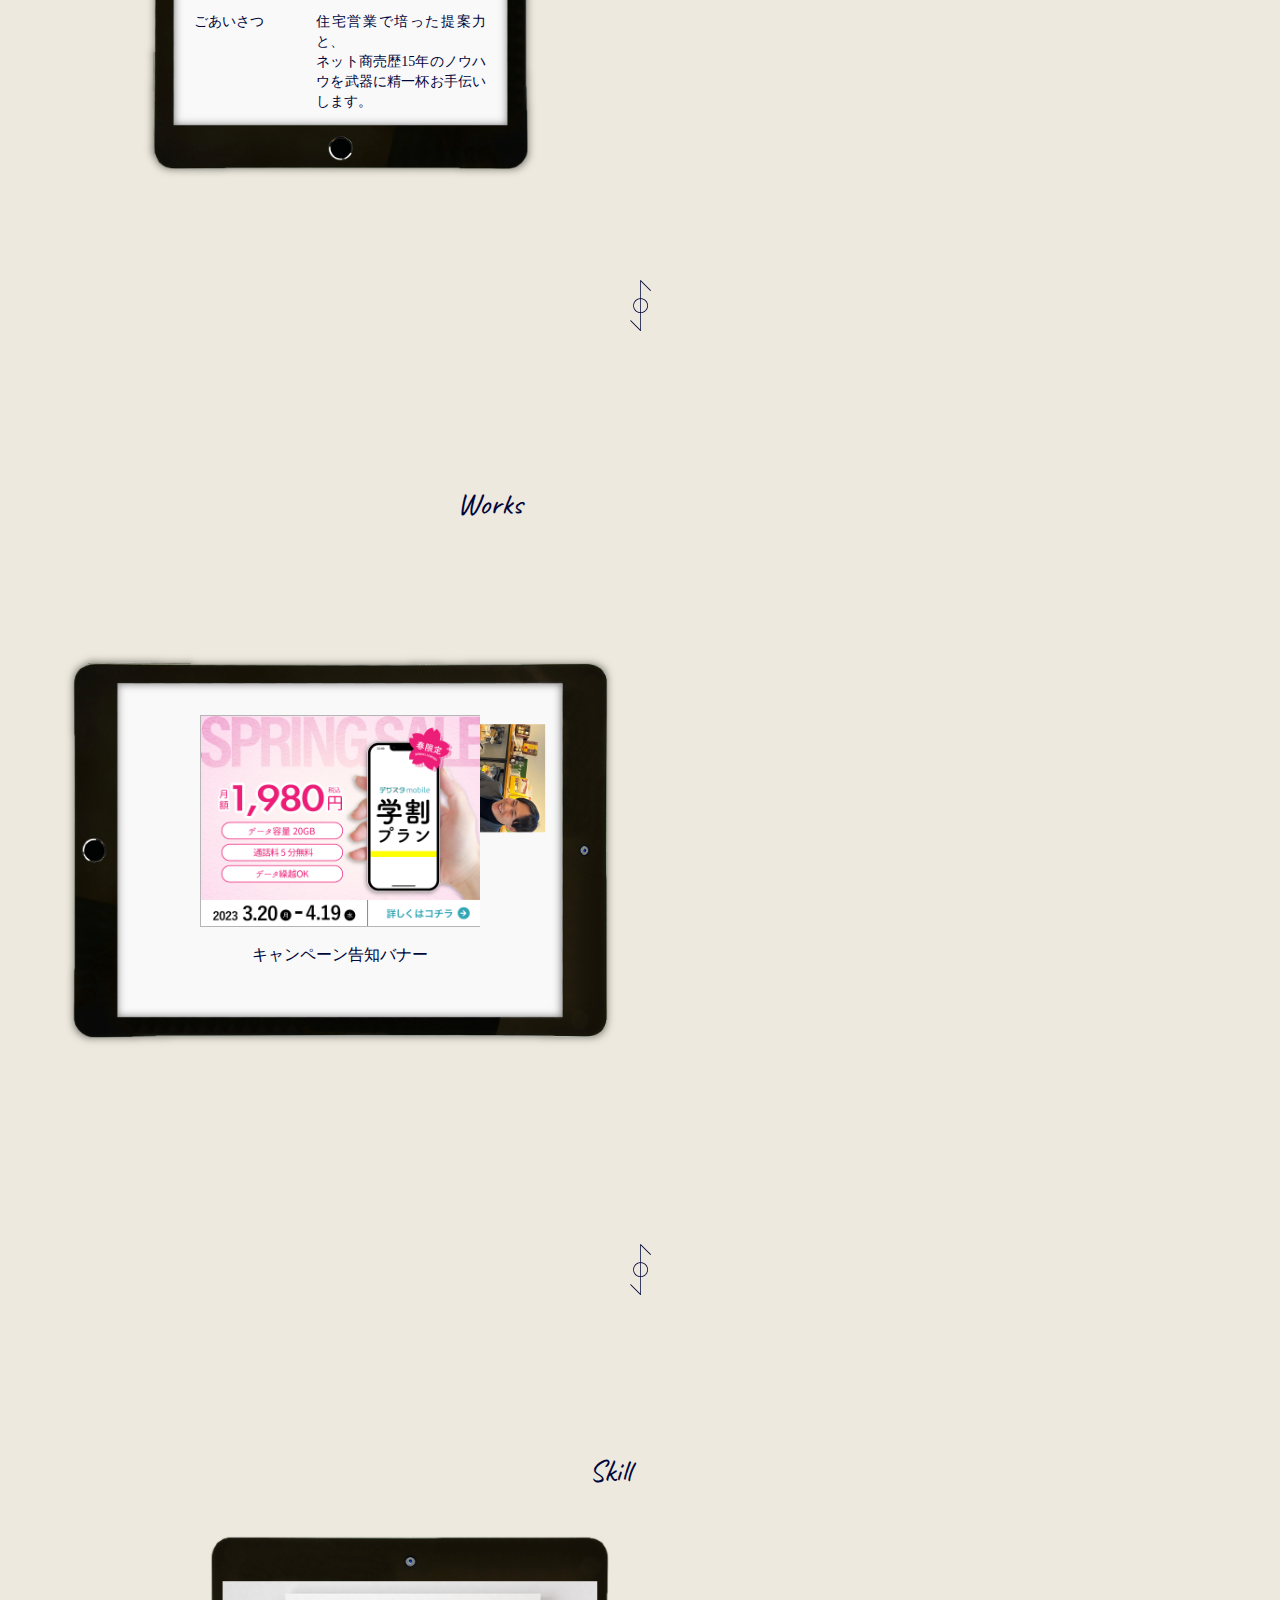
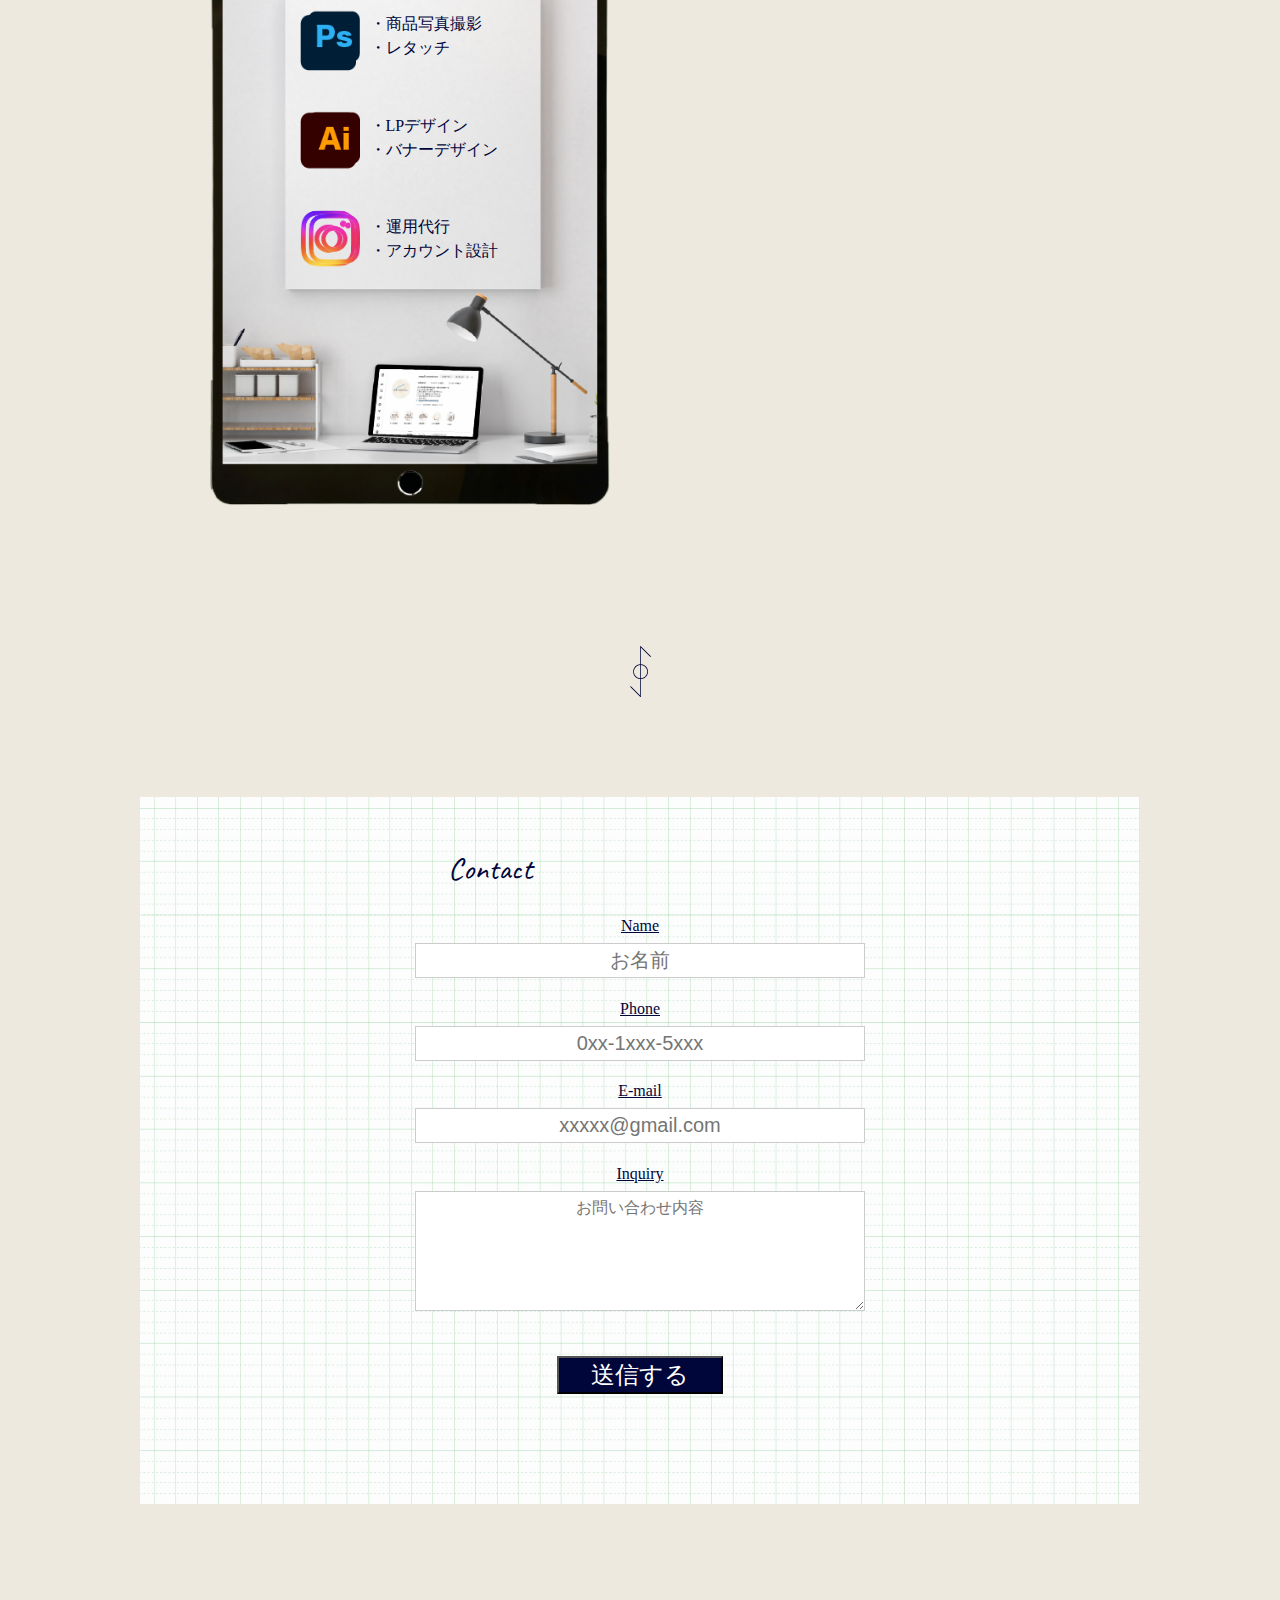
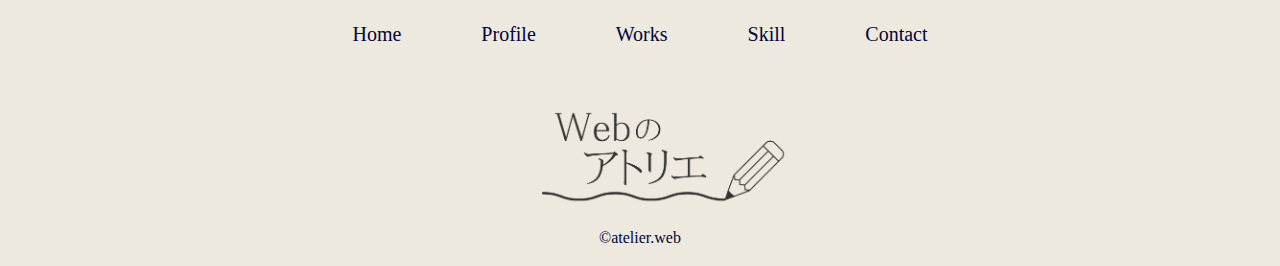
==== commit 66d64ed4: "hover" ====
--- a/index.html
+++ b/index.html
@@ -35,6 +35,10 @@
 
 
     </div>
+
+
+
+
 
     <!-- スマホ用メニュー -->
     <div class="sp_menu">
@@ -142,12 +146,13 @@
     <section class="profile_section" id="profile">
 
 
-
-        <div class="profile fadeUpTrigger">
-            <img class="profile_design" src=".//images/prof_ark1@72x.webp" alt="profile_design">
+        <div class="hover">
+            <div class="box fadeUpTrigger">
+                <img class="profile_design" src=".//images/prof_ark1@72x.webp" alt="profile_design">
+            </div>
             <h2 id="profile_line" class="profile_subtitle">Profile</h2>
-        </div>
-
+
+        </div>
         <div class="sp_profile">
             <img class="sp_profile_design" src=".//images/図面_profile.webp" alt="profile_design">
 
@@ -227,8 +232,13 @@
 
 
         <div class="works">
-            <img class="works_design" src=".//images/prof_ark2@72x.webp" alt="works_design">
-            <h2 id="works_line" class="works_subtitle">Works</h2>
+
+            <div class="hover">
+                <div class="box fadeUpTrigger">
+                    <img class="works_design" src=".//images/prof_ark2@72x.webp" alt="works_design">
+                </div>
+                <h2 id="works_line" class="works_subtitle">Works</h2>
+            </div>
         </div>
         <span id="works_circle" class="circle"></span>
         <div class="works_menu">
@@ -290,8 +300,12 @@
 
 
         <div class="skill">
-            <img class="skill_design" src=".//images/prof_ark3@72x.webp" alt="skill_design">
-            <h2 id="skill_line" class="skill_subtitle">Skill</h2>
+            <div class="hover">
+                <div class="box fadeUpTrigger">
+                    <img class="skill_design" src=".//images/prof_ark3@72x.webp" alt="skill_design">
+                </div>
+                <h2 id="skill_line" class="skill_subtitle">Skill</h2>
+            </div>
         </div>
         <span id="skill_circle" class="circle"></span>
         <div class="skill_menu">
@@ -463,7 +477,9 @@
 
 
         (() => {
-            document.addEventListener('DOMContentLoaded', () => {
+            /*-- 【平垣内変更箇所】ここから --*/
+            window.setTimeout(renderLine, 3000)
+            function renderLine() {
                 const profileLine = new LeaderLine(
                     document.getElementById('profile_line'),
                     document.getElementById('profile_circle'),
@@ -501,8 +517,8 @@
                         endSocket: 'top'
                     }
                 );
-
-            })
+            }
+            /*-- 【平垣内変更箇所】ここまで --*/
         })()
 
 
@@ -559,7 +575,9 @@
         loadingAnimation();
     </script>
 
-
+    <script src="https://code.jquery.com/jquery-3.7.1.min.js"
+        integrity="sha256-/JqT3SQfawRcv/BIHPThkBvs0OEvtFFmqPF/lYI/Cxo=" crossorigin="anonymous"></script>
+    <script src="./js/js.js"></script>
 </body>
 
 </html>--- a/style.css
+++ b/style.css
@@ -35,11 +35,38 @@
   display: flex;
   align-items: center;
   justify-content: center;
-  transition: opacity 1s ease-in-out; /* フェードアウトのためのトランジション */
+  transition: opacity 1.2s ease-in-out; /* フェードアウトのためのトランジション */
   opacity: 1;
 }
 .js_curtain_loading {
   width: 100%;
+}
+
+/* fadeUp */
+
+.fadeUp {
+  animation-name: fadeUpAnime;
+  animation-duration: 1s;
+  animation-fill-mode: forwards;
+  opacity: 0;
+}
+
+@keyframes fadeUpAnime {
+  from {
+    opacity: 0;
+    transform: translateY(100px);
+  }
+
+  to {
+    opacity: 1;
+    transform: translateY(0);
+  }
+}
+
+/* スクロールをしたら出現する要素にはじめに透過0を指定　*/
+
+.fadeUpTrigger {
+  opacity: 0;
 }
 
 a {
@@ -210,7 +237,7 @@
 .scroll {
   display: flex;
   justify-content: center;
-  margin: 60px 0;
+  margin: 100px 0;
 }
 
 /* -------------Profile------------------ */
